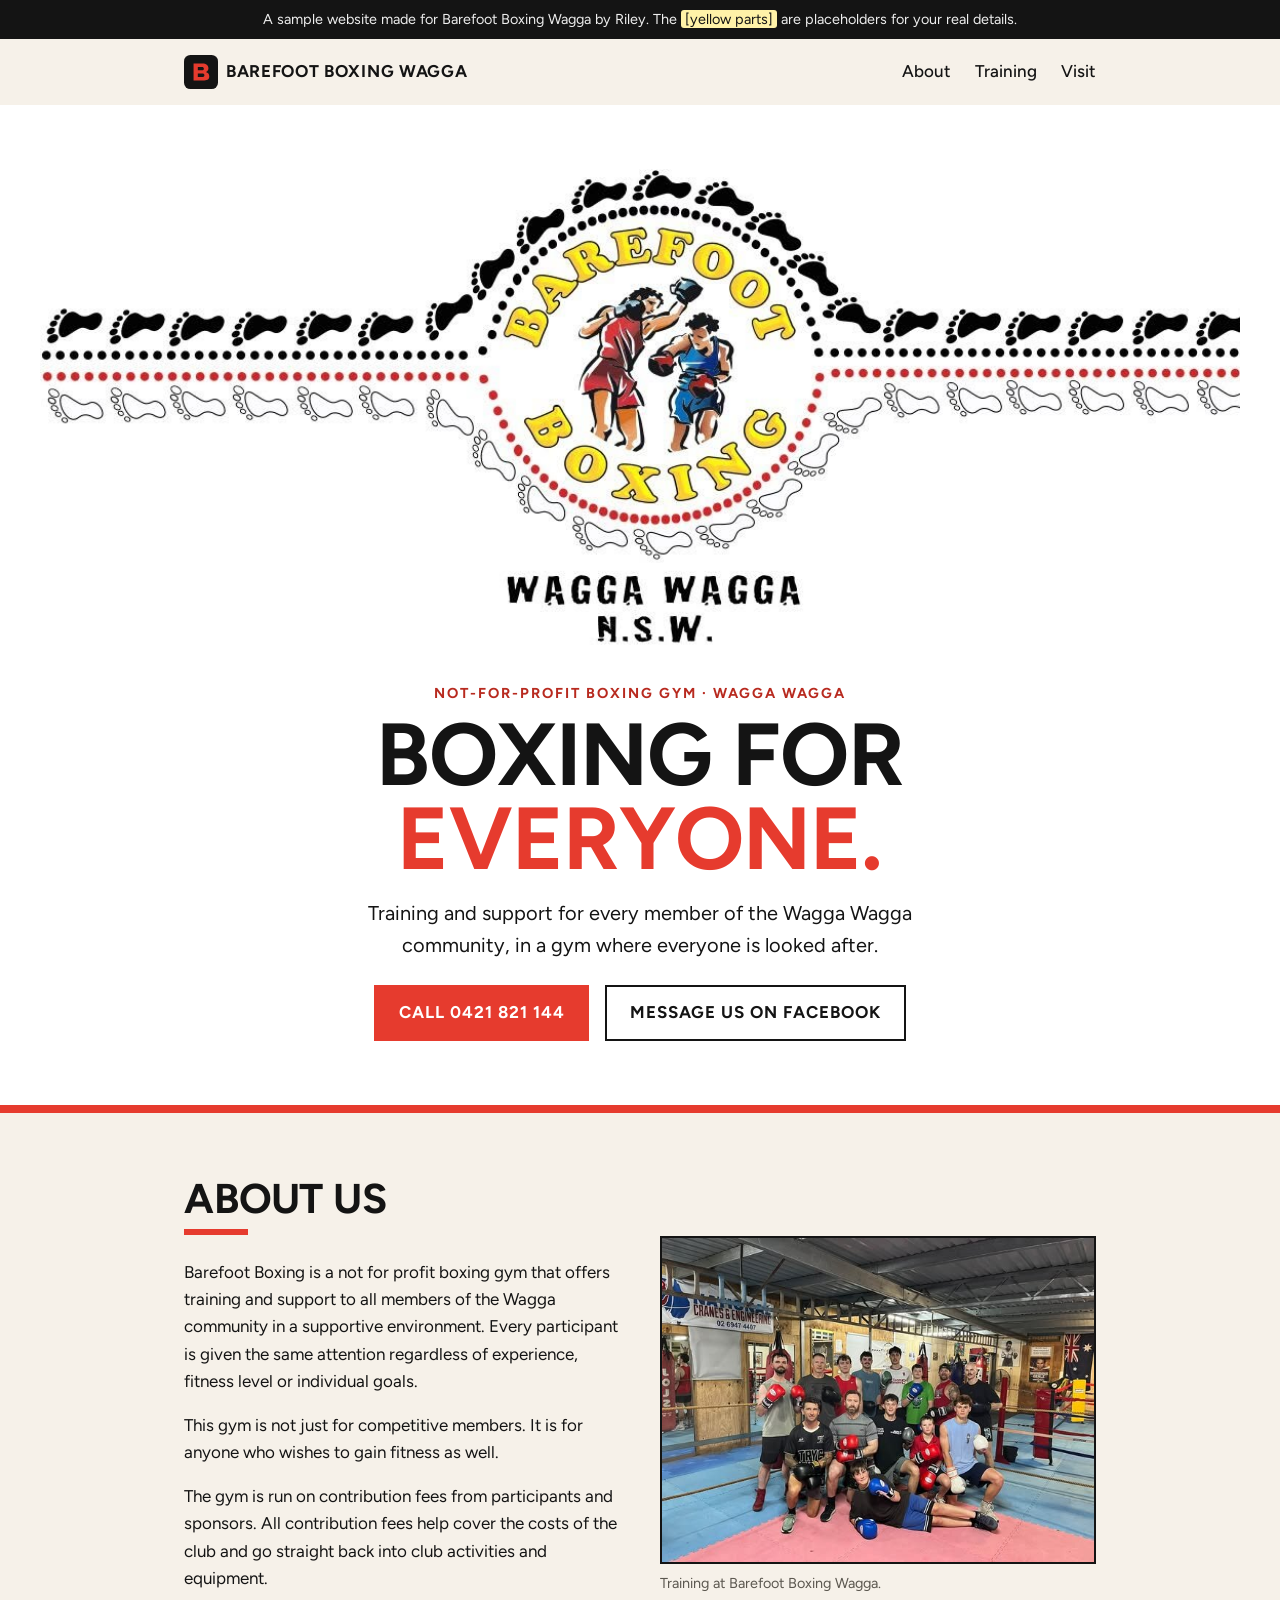
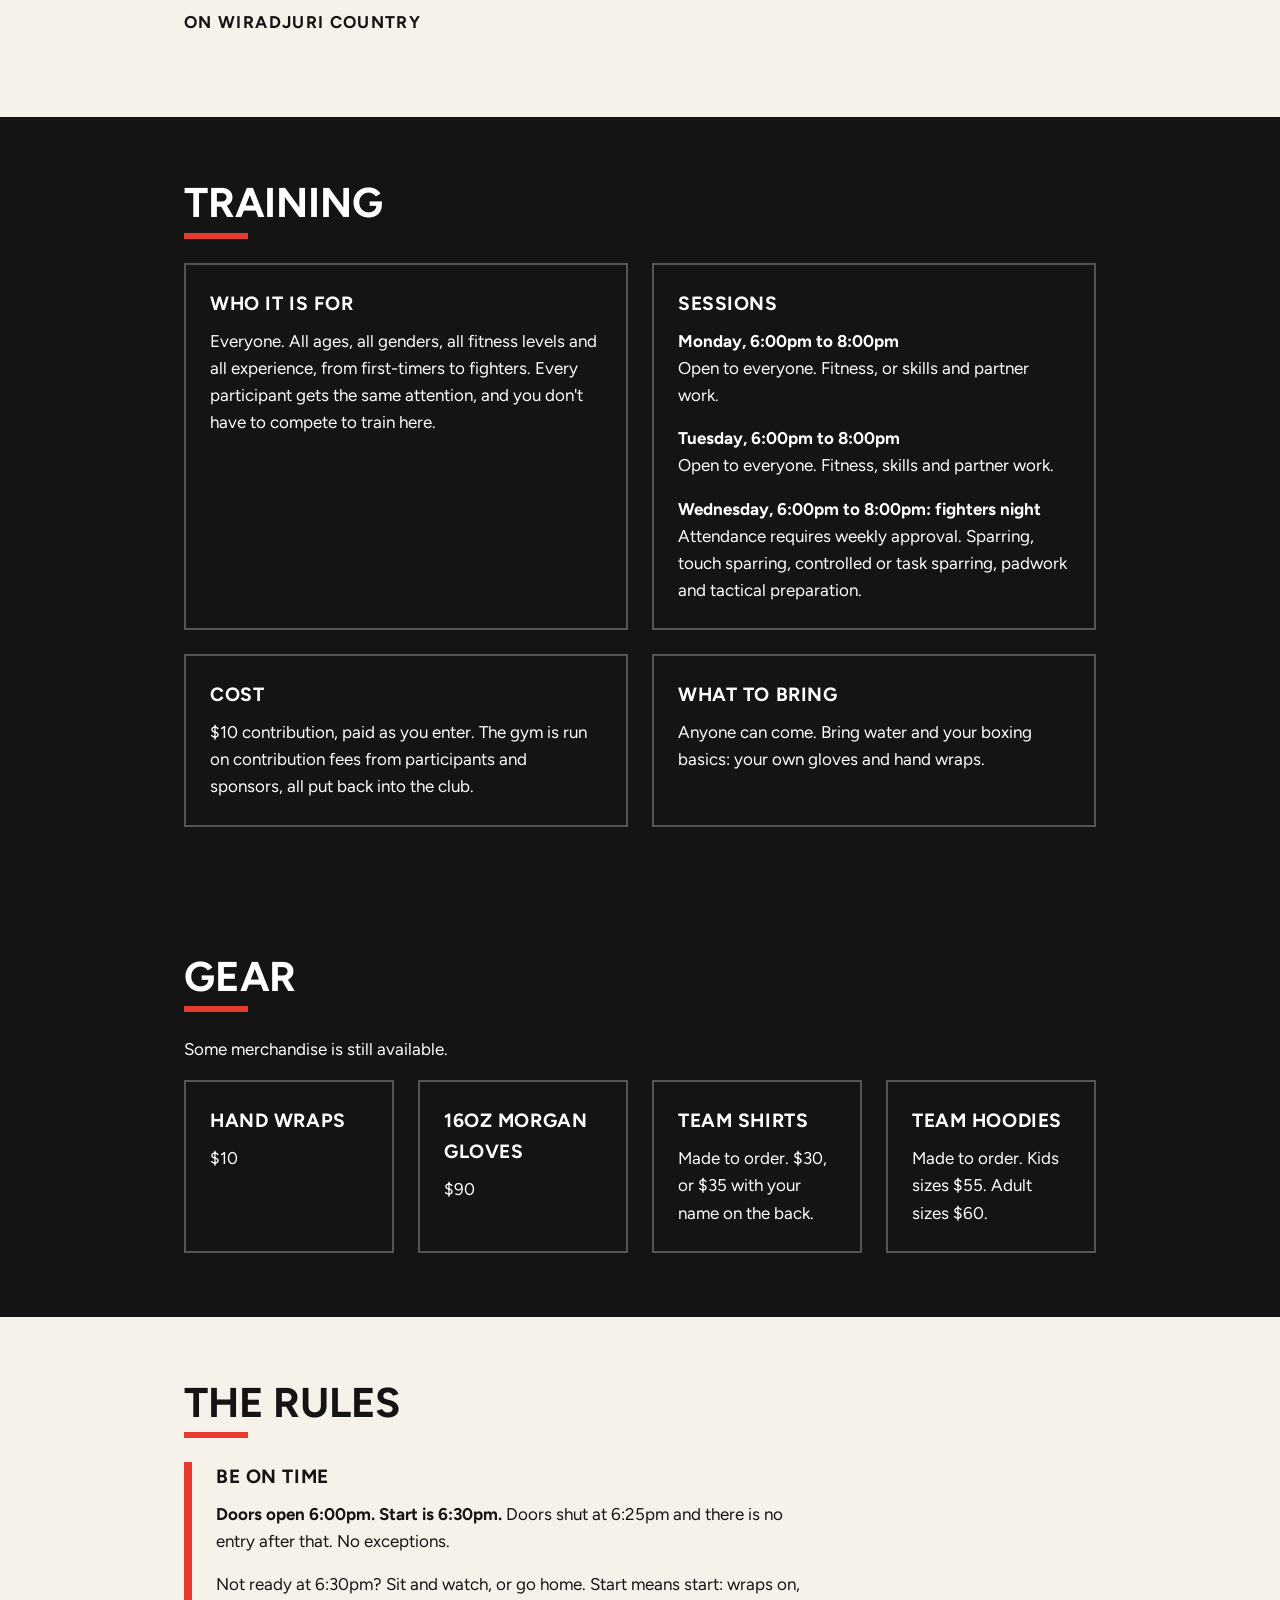
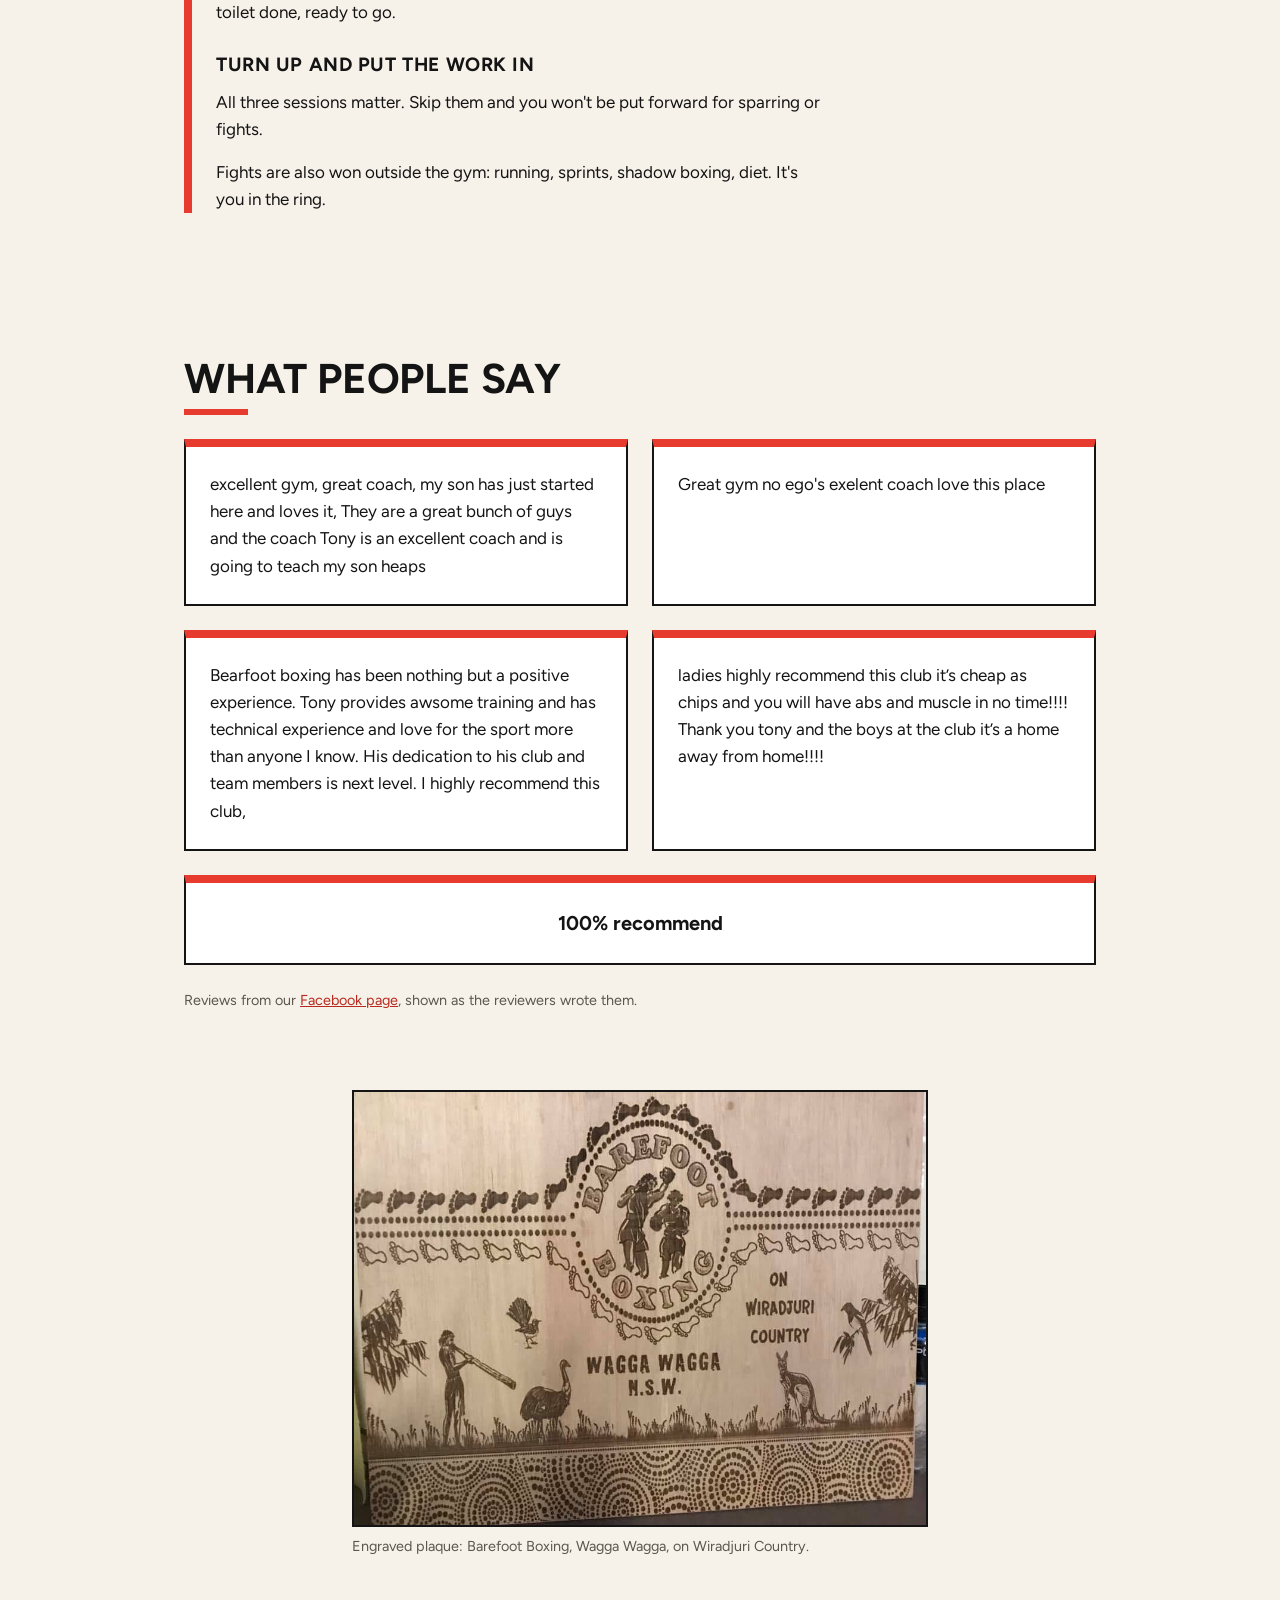
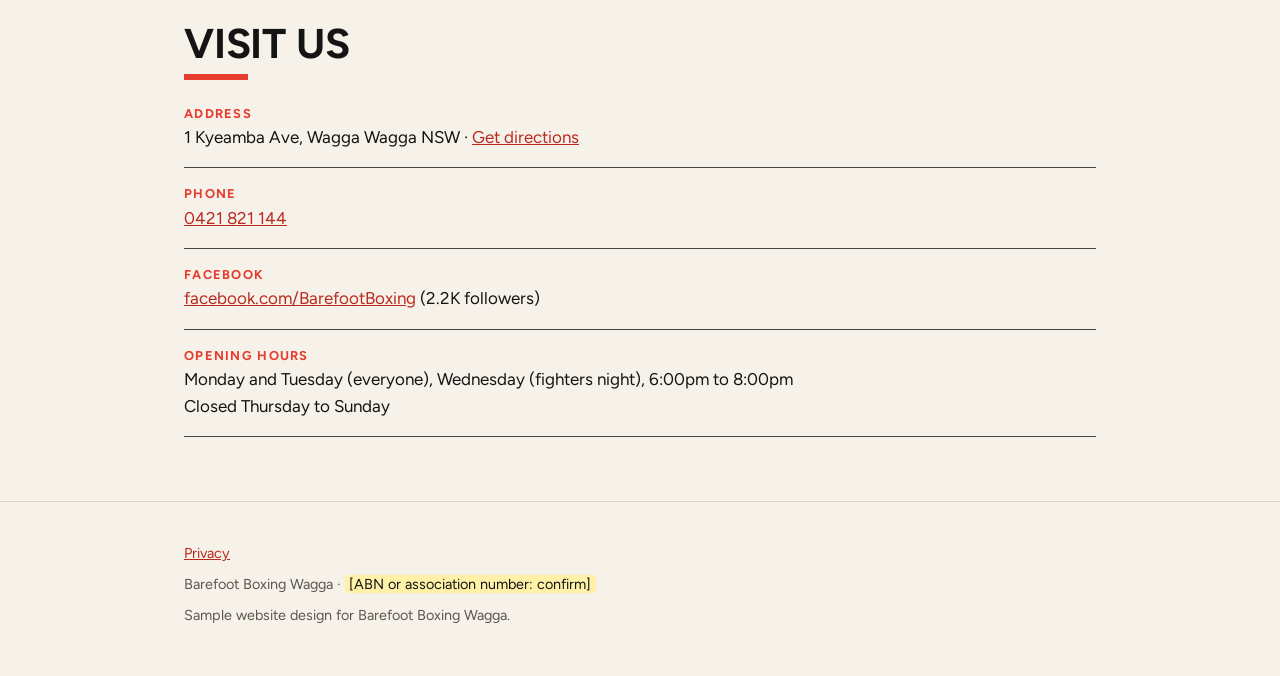
==== index.html @ 75b4d25b "Say the gym is for everyone Co-Authored-By: Claude Sonnet 5.5 <noreply@anthropic.com> Claude-Session" ====
<!doctype html>
<html lang="en-AU">
<head>
  <meta charset="utf-8">
  <meta name="viewport" content="width=device-width, initial-scale=1">
  <title>Barefoot Boxing Wagga | Not-for-profit boxing gym in Wagga Wagga</title>
  <meta name="description" content="Barefoot Boxing Wagga is a not-for-profit boxing gym at 1 Kyeamba Ave, Wagga Wagga NSW, offering training and support to everyone in the community.">
  <!-- Concept site. Remove this line when the owner approves it and it goes live. -->
  <meta name="robots" content="noindex, nofollow">
  <link rel="icon" href="favicon.svg" type="image/svg+xml">
  <link rel="preload" href="fonts/figtree-latin-700-normal.woff2" as="font" type="font/woff2" crossorigin>
  <link rel="stylesheet" href="styles.css">
  <script type="application/ld+json">
  {
    "@context": "https://schema.org",
    "@type": "SportsActivityLocation",
    "name": "Barefoot Boxing Wagga",
    "telephone": "+61421821144",
    "openingHoursSpecification": {
      "@type": "OpeningHoursSpecification",
      "dayOfWeek": ["Monday", "Tuesday", "Wednesday"],
      "opens": "18:00",
      "closes": "20:00"
    },
    "sameAs": "https://www.facebook.com/BarefootBoxing/",
    "address": {
      "@type": "PostalAddress",
      "streetAddress": "1 Kyeamba Ave",
      "addressLocality": "Wagga Wagga",
      "addressRegion": "NSW",
      "addressCountry": "AU"
    }
  }
  </script>
</head>
<body>
  <a class="skip" href="#main">Skip to content</a>

  <p class="concept">A sample website made for Barefoot Boxing Wagga by Riley. The <span class="ph">[yellow parts]</span> are placeholders for your real details.</p>

  <header class="top wrap">
    <a class="brand" href="index.html">
      <svg viewBox="0 0 32 32" aria-hidden="true" focusable="false"><rect width="32" height="32" rx="6" fill="#141414"/><path fill="#e63b2e" d="M9 24V8h8.5c3.3 0 5.5 1.7 5.5 4.4 0 1.7-.9 3-2.4 3.7 2 .6 3.2 2.1 3.2 4.1 0 3-2.4 3.8-5.9 3.8zm4-9.6h3.8c1.2 0 1.9-.6 1.9-1.5s-.7-1.5-1.9-1.5H13zm0 6.4h4.2c1.3 0 2-.6 2-1.7s-.7-1.7-2-1.7H13z"/></svg>
      <span>Barefoot Boxing Wagga</span>
    </a>
    <nav class="top-links" aria-label="Main">
      <a href="#about">About</a>
      <a href="#train">Training</a>
      <a href="#visit">Visit</a>
    </nav>
  </header>

  <main id="main">
    <div class="hero">
      <img class="banner" src="img/logo.jpg" width="1170" height="477" alt="Barefoot Boxing Wagga Wagga logo: two boxers inside a ring of footprints and dots">
      <div class="wrap hero-text">
        <p class="eyebrow">Not-for-profit boxing gym &middot; Wagga Wagga</p>
        <h1>Boxing for <span>everyone.</span></h1>
        <p class="lede">Training and support for every member of the Wagga Wagga community, in a gym where everyone is looked after.</p>
        <div class="btns">
          <a class="btn" href="tel:+61421821144">Call 0421 821 144</a>
          <a class="btn alt" href="https://www.facebook.com/BarefootBoxing/" target="_blank" rel="noopener noreferrer">Message us on Facebook</a>
        </div>
      </div>
    </div>

    <section id="about" class="about wrap">
      <div class="split">
        <div>
          <h2>About us</h2>
          <p>Barefoot Boxing is a not for profit boxing gym that offers training and support to all members of the Wagga community in a supportive environment. Every participant is given the same attention regardless of experience, fitness level or individual goals.</p>
          <p>This gym is not just for competitive members. It is for anyone who wishes to gain fitness as well.</p>
          <p>The gym is run on contribution fees from participants and sponsors. All contribution fees help cover the costs of the club and go straight back into club activities and equipment.</p>
          <p class="country">On Wiradjuri Country</p>
        </div>
        <figure class="pic"><img src="img/gym.jpg" width="590" height="443" alt="A group of about fifteen boxers of different ages in gloves, posing in the gym with the ring behind them" loading="lazy"><figcaption>Training at Barefoot Boxing Wagga.</figcaption></figure>
      </div>
    </section>

    <section id="train" class="band">
      <div class="wrap">
        <h2>Training</h2>
        <div class="grid">
          <div class="card">
            <h3>Who it is for</h3>
            <p>Everyone. All ages, all genders, all fitness levels and all experience, from first-timers to fighters. Every participant gets the same attention, and you don't have to compete to train here.</p>
          </div>
          <div class="card">
            <h3>Sessions</h3>
            <p><b>Monday, 6:00pm to 8:00pm</b><br>Open to everyone. Fitness, or skills and partner work.</p>
            <p><b>Tuesday, 6:00pm to 8:00pm</b><br>Open to everyone. Fitness, skills and partner work.</p>
            <p><b>Wednesday, 6:00pm to 8:00pm: fighters night</b><br>Attendance requires weekly approval. Sparring, touch sparring, controlled or task sparring, padwork and tactical preparation.</p>
          </div>
          <div class="card">
            <h3>Cost</h3>
            <p>$10 contribution, paid as you enter. The gym is run on contribution fees from participants and sponsors, all put back into the club.</p>
          </div>
          <div class="card">
            <h3>What to bring</h3>
            <p>Anyone can come. Bring water and your boxing basics: your own gloves and hand wraps.</p>
          </div>
        </div>
      </div>
    </section>

    <section id="merch" class="band">
      <div class="wrap">
        <h2>Gear</h2>
        <p>Some merchandise is still available.</p>
        <div class="grid">
          <div class="card"><h3>Hand wraps</h3><p>$10</p></div>
          <div class="card"><h3>16oz Morgan gloves</h3><p>$90</p></div>
          <div class="card"><h3>Team shirts</h3><p>Made to order. $30, or $35 with your name on the back.</p></div>
          <div class="card"><h3>Team hoodies</h3><p>Made to order. Kids sizes $55. Adult sizes $60.</p></div>
        </div>
      </div>
    </section>

    <section id="rules" class="wrap">
      <h2>The rules</h2>
      <div class="rules">
        <h3>Be on time</h3>
        <p><b>Doors open 6:00pm. Start is 6:30pm.</b> Doors shut at 6:25pm and there is no entry after that. No exceptions.</p>
        <p>Not ready at 6:30pm? Sit and watch, or go home. Start means start: wraps on, toilet done, ready to go.</p>
        <h3>Turn up and put the work in</h3>
        <p>All three sessions matter. Skip them and you won't be put forward for sparring or fights.</p>
        <p>Fights are also won outside the gym: running, sprints, shadow boxing, diet. It's you in the ring.</p>
      </div>
    </section>

    <section id="reviews" class="wrap">
      <h2>What people say</h2>
      <div class="quotes">
        <blockquote><p>excellent gym, great coach, my son has just started here and loves it, They are a great bunch of guys and the coach Tony is an excellent coach and is going to teach my son heaps</p></blockquote>
        <blockquote><p>Great gym no ego's exelent coach love this place</p></blockquote>
        <blockquote><p>Bearfoot boxing has been nothing but a positive experience. Tony provides awsome training and has technical experience and love for the sport more than anyone I know. His dedication to his club and team members is next level. I highly recommend this club,</p></blockquote>
        <blockquote><p>ladies highly recommend this club it&rsquo;s cheap as chips and you will have abs and muscle in no time!!!! Thank you tony and the boys at the club it&rsquo;s a home away from home!!!!</p></blockquote>
        <blockquote><p>100% recommend</p></blockquote>
      </div>
      <p class="small">Reviews from our <a href="https://www.facebook.com/BarefootBoxing/" target="_blank" rel="noopener noreferrer">Facebook page</a>, shown as the reviewers wrote them.</p>
    </section>

    <section class="wrap plaque">
      <figure class="pic"><img src="img/plaque.jpg" width="960" height="726" alt="Engraved timber plaque with the Barefoot Boxing logo, the words Wagga Wagga NSW on Wiradjuri Country, and a didgeridoo player, emu, kangaroo, fairy-wren and magpie among grass and dot patterns" loading="lazy"><figcaption>Engraved plaque: Barefoot Boxing, Wagga Wagga, on Wiradjuri Country.</figcaption></figure>
    </section>

    <section id="visit" class="wrap">
      <h2>Visit us</h2>
      <ul class="facts">
        <li><b>Address</b>1 Kyeamba Ave, Wagga Wagga NSW &middot; <a href="https://www.google.com/maps/search/?api=1&amp;query=1+Kyeamba+Ave+Wagga+Wagga+NSW" target="_blank" rel="noopener noreferrer">Get directions</a></li>
        <li><b>Phone</b><a href="tel:+61421821144">0421 821 144</a></li>
        <li><b>Facebook</b><a href="https://www.facebook.com/BarefootBoxing/" target="_blank" rel="noopener noreferrer">facebook.com/BarefootBoxing</a> (2.2K followers)</li>
        <li><b>Opening hours</b>Monday and Tuesday (everyone), Wednesday (fighters night), 6:00pm to 8:00pm<br>Closed Thursday to Sunday</li>
      </ul>
    </section>
  </main>

  <footer>
    <div class="wrap">
      <p><a href="privacy.html">Privacy</a></p>
      <p>Barefoot Boxing Wagga &middot; <span class="ph">[ABN or association number: confirm]</span></p>
      <p>Sample website design for Barefoot Boxing Wagga.</p>
    </div>
  </footer>
</body>
</html>
---- styles.css ----
@font-face{font-family:Figtree;font-weight:400;font-display:swap;src:url(fonts/figtree-latin-400-normal.woff2) format("woff2")}
@font-face{font-family:Figtree;font-weight:500;font-display:swap;src:url(fonts/figtree-latin-500-normal.woff2) format("woff2")}
@font-face{font-family:Figtree;font-weight:700;font-display:swap;src:url(fonts/figtree-latin-700-normal.woff2) format("woff2")}

:root{
  --ink:#141414;--paper:#f6f1e9;--card:#fff;--red:#e63b2e;--red-dark:#b82a1f;--gold:#ffd21f;--line:#d9d2c5;--muted:#5b574f;--ph:#fff2a8;
  --s1:.5rem;--s2:1rem;--s3:1.5rem;--s4:2.5rem;--s5:4rem;--s6:6rem;
}
*{box-sizing:border-box}
html{scroll-behavior:smooth}
body{margin:0;background:var(--paper);color:var(--ink);font:400 1.0625rem/1.6 Figtree,system-ui,sans-serif}
.wrap{max-width:60rem;margin:0 auto;padding-left:var(--s3);padding-right:var(--s3)}
a{color:var(--red-dark)}
a:focus-visible{outline:3px solid var(--ink);outline-offset:3px}
.skip{position:absolute;left:-999px;background:var(--ink);color:#fff;padding:var(--s1) var(--s2)}
.skip:focus{left:var(--s2);top:var(--s2);z-index:10}
.concept{margin:0;padding:var(--s1) var(--s3);background:var(--ink);color:#eee;font-size:.9rem;text-align:center}
.ph{background:var(--ph);color:var(--ink);padding:0 .3em;border-radius:3px}

.top{display:flex;flex-wrap:wrap;gap:var(--s2);align-items:center;justify-content:space-between;padding-top:var(--s2);padding-bottom:var(--s2)}
.brand{display:flex;align-items:center;gap:var(--s1);color:var(--ink);text-decoration:none;font-weight:700;text-transform:uppercase;letter-spacing:.04em}
.brand svg{width:34px;height:34px}
.top-links{display:flex;gap:var(--s3)}
.top-links a{color:var(--ink);text-decoration:none;font-weight:500}
.top-links a:hover{text-decoration:underline;text-decoration-color:var(--red);text-decoration-thickness:3px;text-underline-offset:6px}

.hero{background:var(--ink);color:#fff;padding:var(--s5) 0;border-bottom:8px solid var(--red)}
.eyebrow{margin:0 0 var(--s1);color:var(--red);font-weight:700;text-transform:uppercase;letter-spacing:.14em;font-size:.9rem}
h1{margin:0 0 var(--s2);font-size:clamp(2.6rem,9vw,5.5rem);line-height:.95;font-weight:700;text-transform:uppercase;letter-spacing:-.01em}
h1 span{color:var(--red)}
.lede{max-width:34rem;font-size:1.25rem;margin:0 0 var(--s3);color:#e8e4dc}
.btns{display:flex;flex-wrap:wrap;gap:var(--s2)}
.btn{display:inline-block;padding:.8rem 1.4rem;background:var(--red);color:#fff;font-weight:700;text-decoration:none;text-transform:uppercase;letter-spacing:.06em;border:2px solid var(--red)}
.btn:hover{background:var(--red-dark);border-color:var(--red-dark)}
.btn.alt{background:transparent;border-color:#fff}
.btn.alt:hover{background:#fff;color:var(--ink)}
.btn:focus-visible{outline:3px solid #fff;outline-offset:3px}

section{padding:var(--s5) 0}
h2{margin:0 0 var(--s3);font-size:clamp(1.8rem,5vw,2.6rem);line-height:1.05;text-transform:uppercase;letter-spacing:-.005em}
h2::after{content:"";display:block;width:4rem;height:6px;background:var(--red);margin-top:var(--s1)}
h3{margin:0 0 var(--s1);font-size:1.2rem;text-transform:uppercase;letter-spacing:.03em}
.grid{display:grid;gap:var(--s3);grid-template-columns:repeat(auto-fit,minmax(15rem,1fr))}
.card{background:var(--card);border:2px solid var(--ink);padding:var(--s3)}
.card p{margin:0}
.band{background:var(--ink);color:#fff}
.band a{color:#ffb4ad}
.band .card{background:transparent;border-color:#555}
.band .ph{color:var(--ink)}
.about p{max-width:40rem}
.facts{list-style:none;margin:0;padding:0;display:grid;gap:var(--s2)}
.facts li{padding-bottom:var(--s2);border-bottom:1px solid #444}
.facts b{display:block;text-transform:uppercase;letter-spacing:.1em;font-size:.8rem;color:var(--red)}
.small{font-size:.9rem;color:var(--muted)}
.band .small{color:#bbb}

footer{padding:var(--s4) 0;border-top:1px solid var(--line);font-size:.9rem;color:var(--muted)}
footer p{margin:0 0 var(--s1)}
.prose{max-width:42rem;padding:var(--s4) var(--s3)}
.prose h1{font-size:2.4rem;color:var(--ink)}
.prose h2{font-size:1.4rem;margin-top:var(--s4)}
.prose h2::after{display:none}
@media (prefers-reduced-motion:reduce){html{scroll-behavior:auto}}

.logo-panel{background:#fff;border:2px solid var(--ink);padding:var(--s2);margin:0}
.logo-panel img{display:block;width:100%;height:auto}
.hero-grid{display:grid;gap:var(--s4);align-items:center;grid-template-columns:repeat(auto-fit,minmax(18rem,1fr))}
h1 span{color:var(--gold)}
.eyebrow{color:var(--gold)}
.pic{margin:0}
.pic img{display:block;width:100%;height:auto;border:2px solid var(--ink)}
.pic figcaption{margin-top:var(--s1);font-size:.9rem;color:var(--muted)}
.split{display:grid;gap:var(--s4);align-items:center;grid-template-columns:repeat(auto-fit,minmax(18rem,1fr))}
.country{margin-top:var(--s2);font-weight:700;text-transform:uppercase;letter-spacing:.08em}
.brand img{height:34px;width:auto}
.plaque{padding-bottom:0}
.plaque .pic{max-width:36rem;margin:0 auto}
.about{padding-bottom:var(--s5)}

/* Hero: white banner built around the logo */
.hero{background:#fff;color:var(--ink)}
.hero .banner{display:block;width:100%;max-width:75rem;height:auto;margin:0 auto}
.hero-text{padding-top:var(--s3);padding-bottom:0;text-align:center}
.hero .eyebrow{color:var(--red-dark)}
.hero h1 span{color:var(--red)}
.hero .lede{color:var(--ink);margin-left:auto;margin-right:auto}
.hero .btns{justify-content:center}
.hero .btn.alt{color:var(--ink);border-color:var(--ink)}
.hero .btn.alt:hover{background:var(--ink);color:#fff}
.hero .btn:focus-visible{outline-color:var(--ink)}
.hero{padding-bottom:var(--s5)}
.card p+p{margin-top:var(--s2)}
.rules{max-width:40rem;border-left:8px solid var(--red);padding-left:var(--s3)}
.rules p{margin:0 0 var(--s2)}
.rules h3{margin-top:var(--s3)}
.rules h3:first-child{margin-top:0}

@media (min-width:48rem){
  #train .grid{grid-template-columns:repeat(2,1fr)}
  #merch .grid{grid-template-columns:repeat(4,1fr)}
}
.plaque{padding-top:0}

.quotes{display:grid;gap:var(--s3);grid-template-columns:repeat(auto-fit,minmax(16rem,1fr));margin-bottom:var(--s3)}
blockquote{margin:0;background:var(--card);border:2px solid var(--ink);border-top:8px solid var(--red);padding:var(--s3)}
blockquote p{margin:0}
@media (min-width:48rem){.quotes{grid-template-columns:repeat(2,1fr)}}
@media (min-width:48rem){.quotes blockquote:last-child:nth-child(odd){grid-column:1/-1;text-align:center;font-weight:700;font-size:1.25rem}}
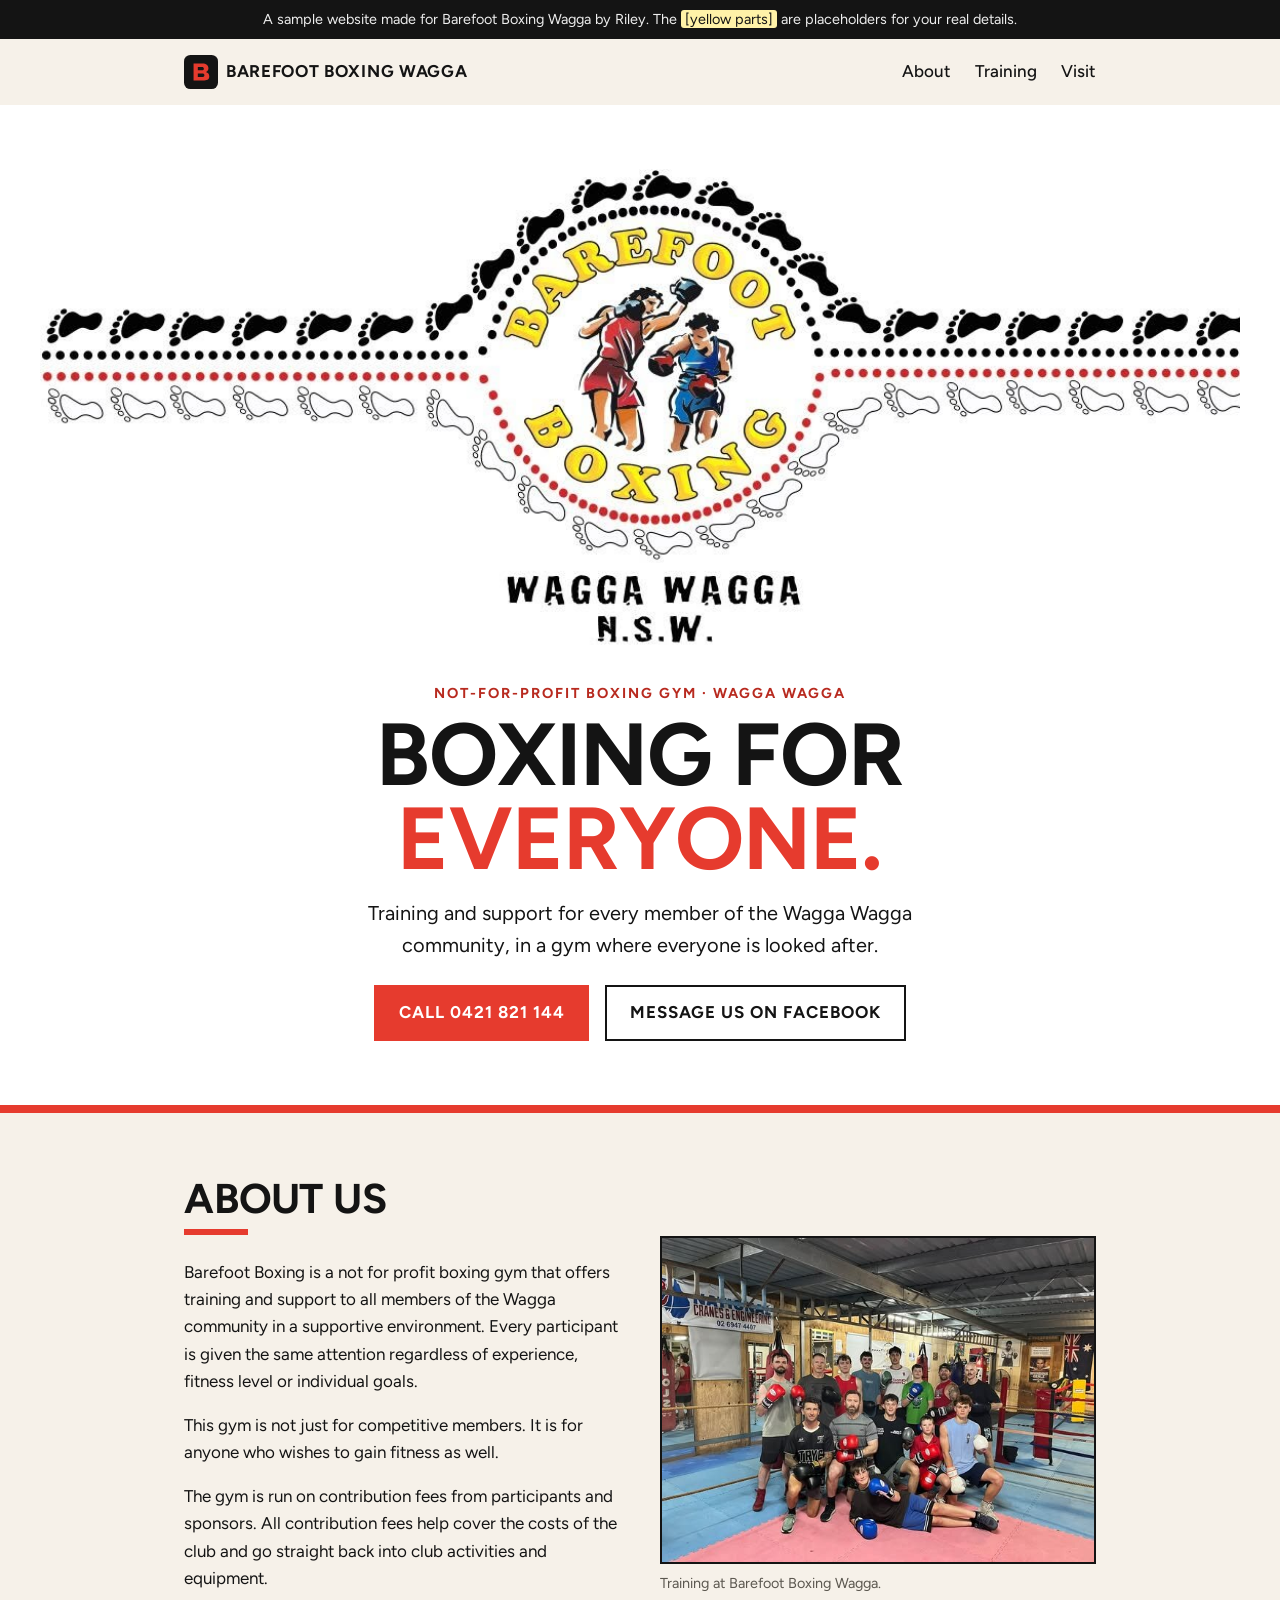
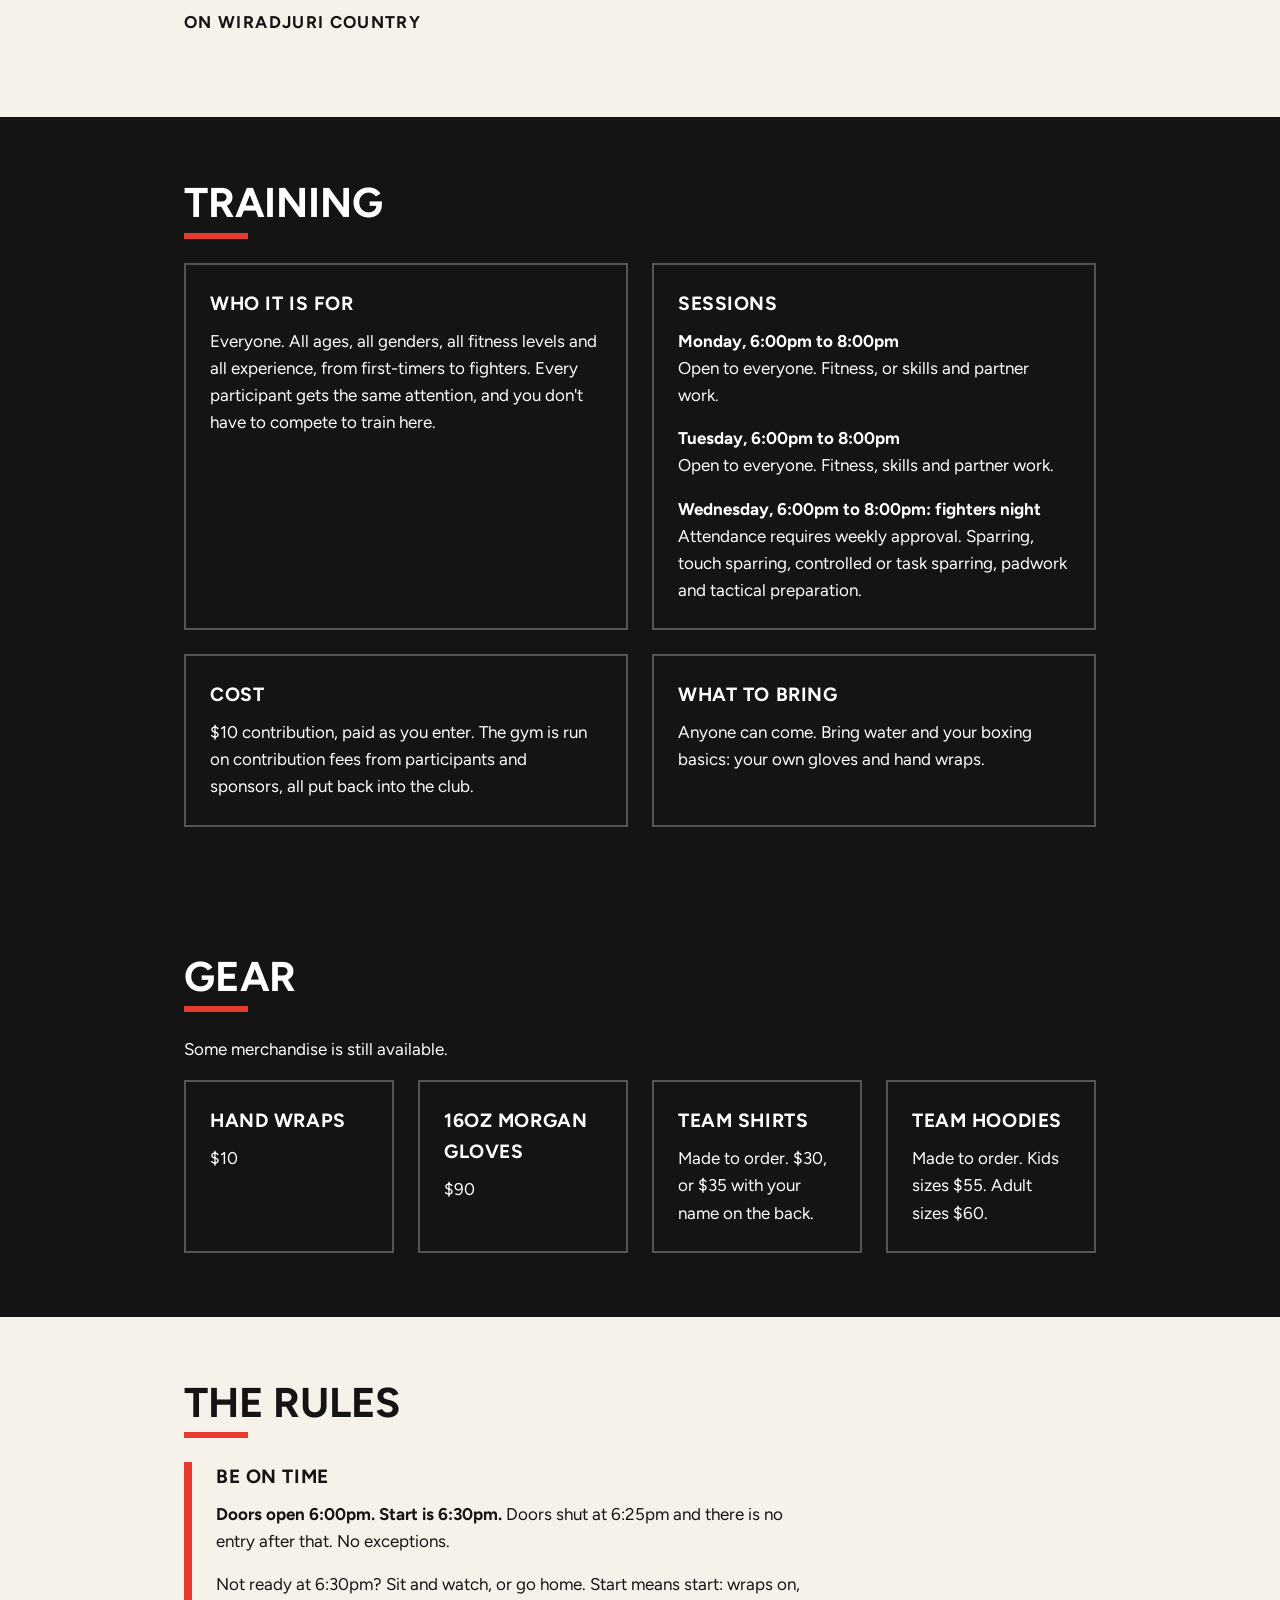
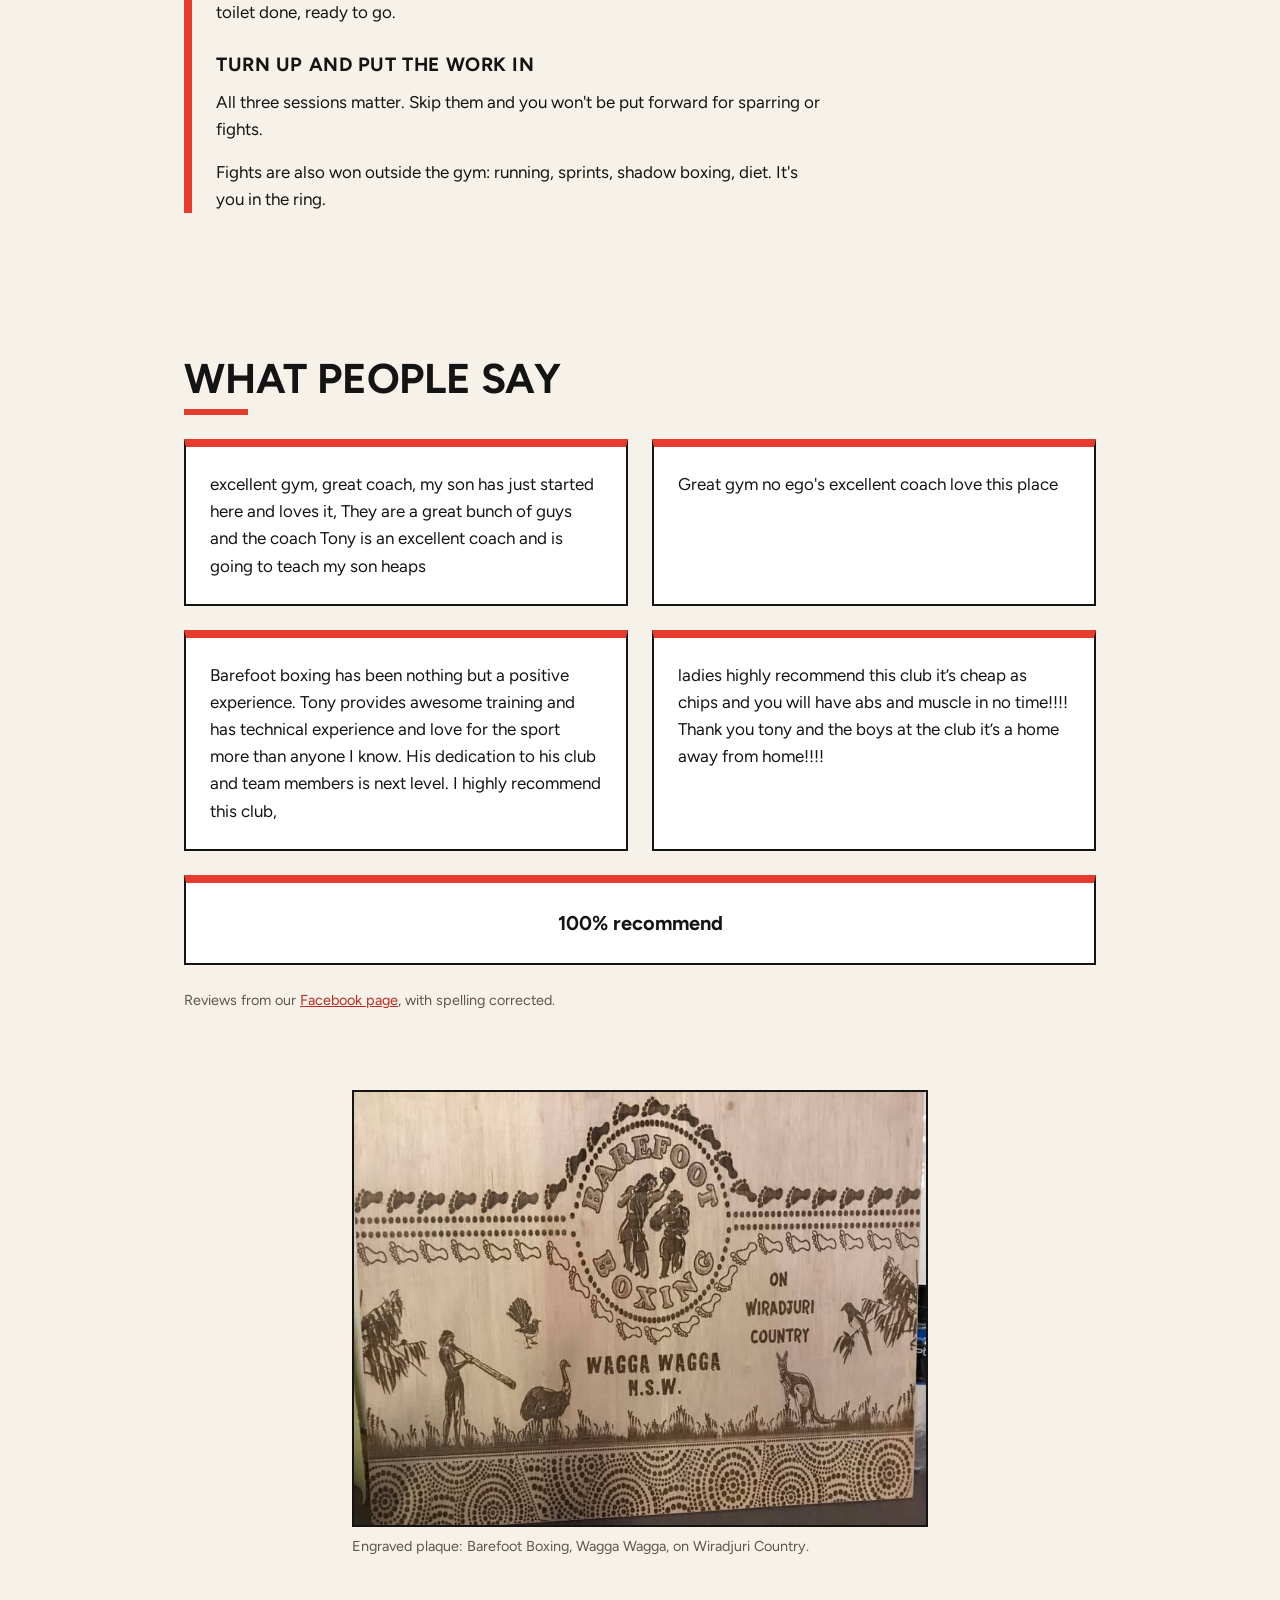
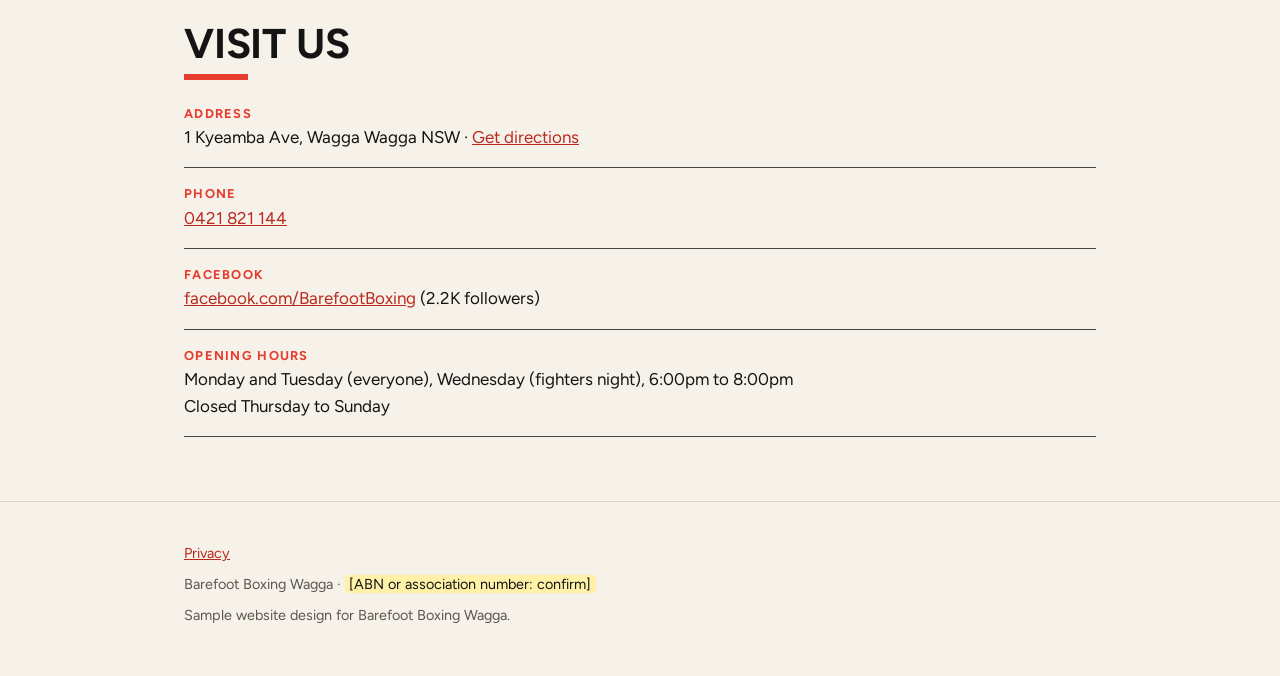
==== commit cac1da86: "Correct spelling in the reviews and say so Co-Authored-By: Claude Sonnet 5.5 <noreply@anthropic.com>" ====
--- a/index.html
+++ b/index.html
@@ -132,12 +132,12 @@
       <h2>What people say</h2>
       <div class="quotes">
         <blockquote><p>excellent gym, great coach, my son has just started here and loves it, They are a great bunch of guys and the coach Tony is an excellent coach and is going to teach my son heaps</p></blockquote>
-        <blockquote><p>Great gym no ego's exelent coach love this place</p></blockquote>
-        <blockquote><p>Bearfoot boxing has been nothing but a positive experience. Tony provides awsome training and has technical experience and love for the sport more than anyone I know. His dedication to his club and team members is next level. I highly recommend this club,</p></blockquote>
+        <blockquote><p>Great gym no ego's excellent coach love this place</p></blockquote>
+        <blockquote><p>Barefoot boxing has been nothing but a positive experience. Tony provides awesome training and has technical experience and love for the sport more than anyone I know. His dedication to his club and team members is next level. I highly recommend this club,</p></blockquote>
         <blockquote><p>ladies highly recommend this club it&rsquo;s cheap as chips and you will have abs and muscle in no time!!!! Thank you tony and the boys at the club it&rsquo;s a home away from home!!!!</p></blockquote>
         <blockquote><p>100% recommend</p></blockquote>
       </div>
-      <p class="small">Reviews from our <a href="https://www.facebook.com/BarefootBoxing/" target="_blank" rel="noopener noreferrer">Facebook page</a>, shown as the reviewers wrote them.</p>
+      <p class="small">Reviews from our <a href="https://www.facebook.com/BarefootBoxing/" target="_blank" rel="noopener noreferrer">Facebook page</a>, with spelling corrected.</p>
     </section>
 
     <section class="wrap plaque">
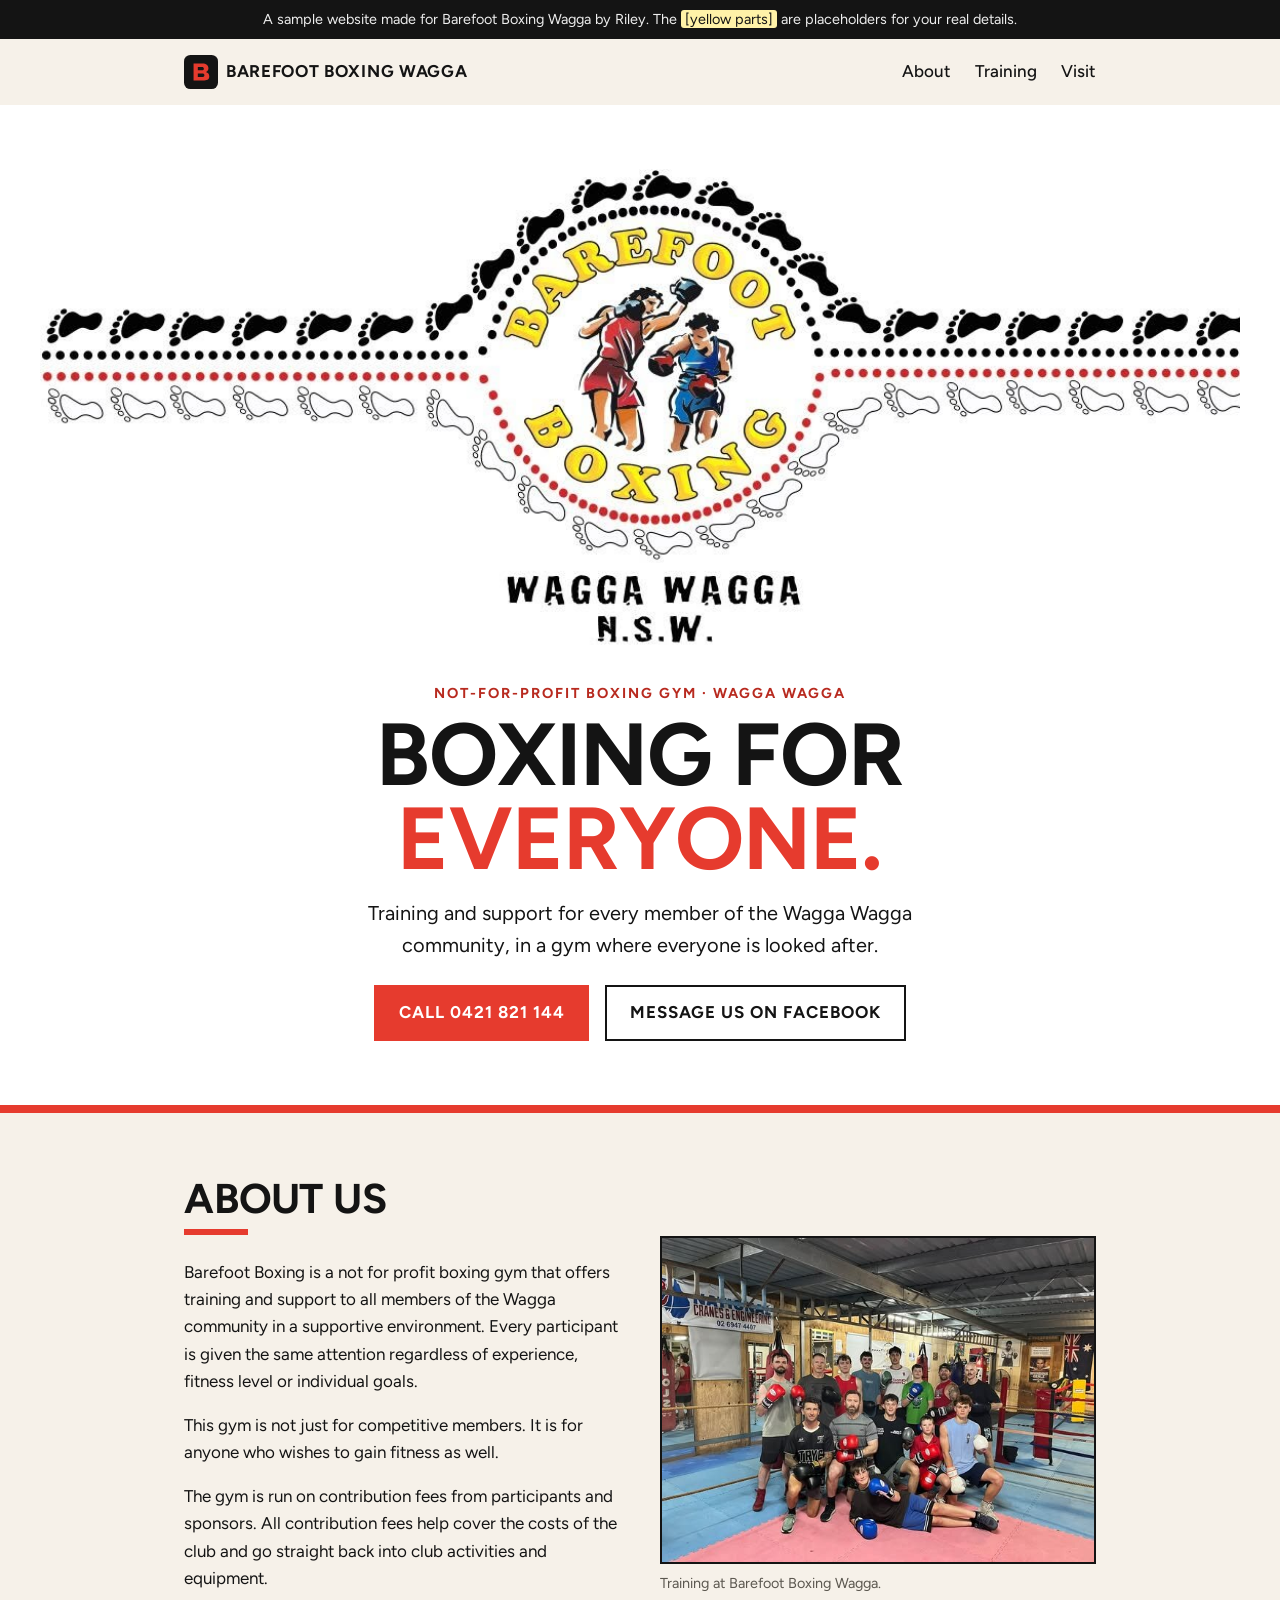
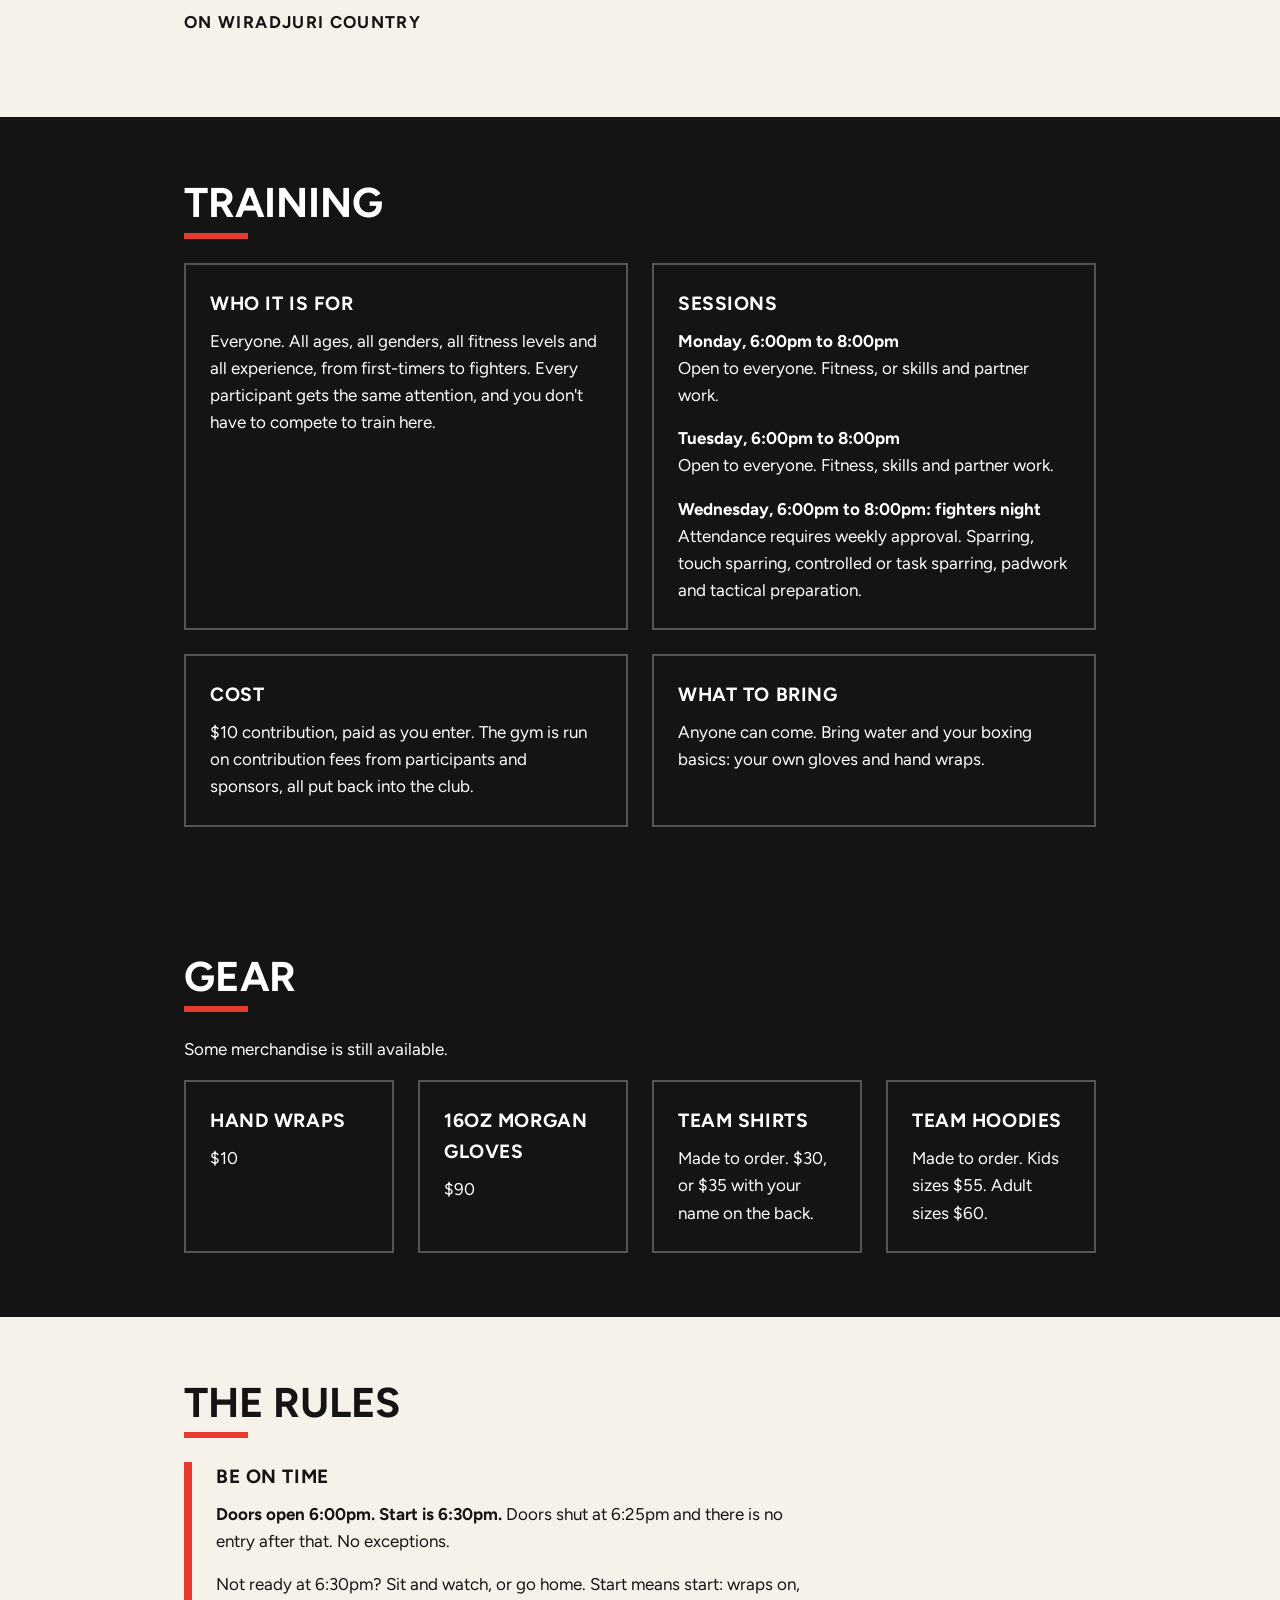
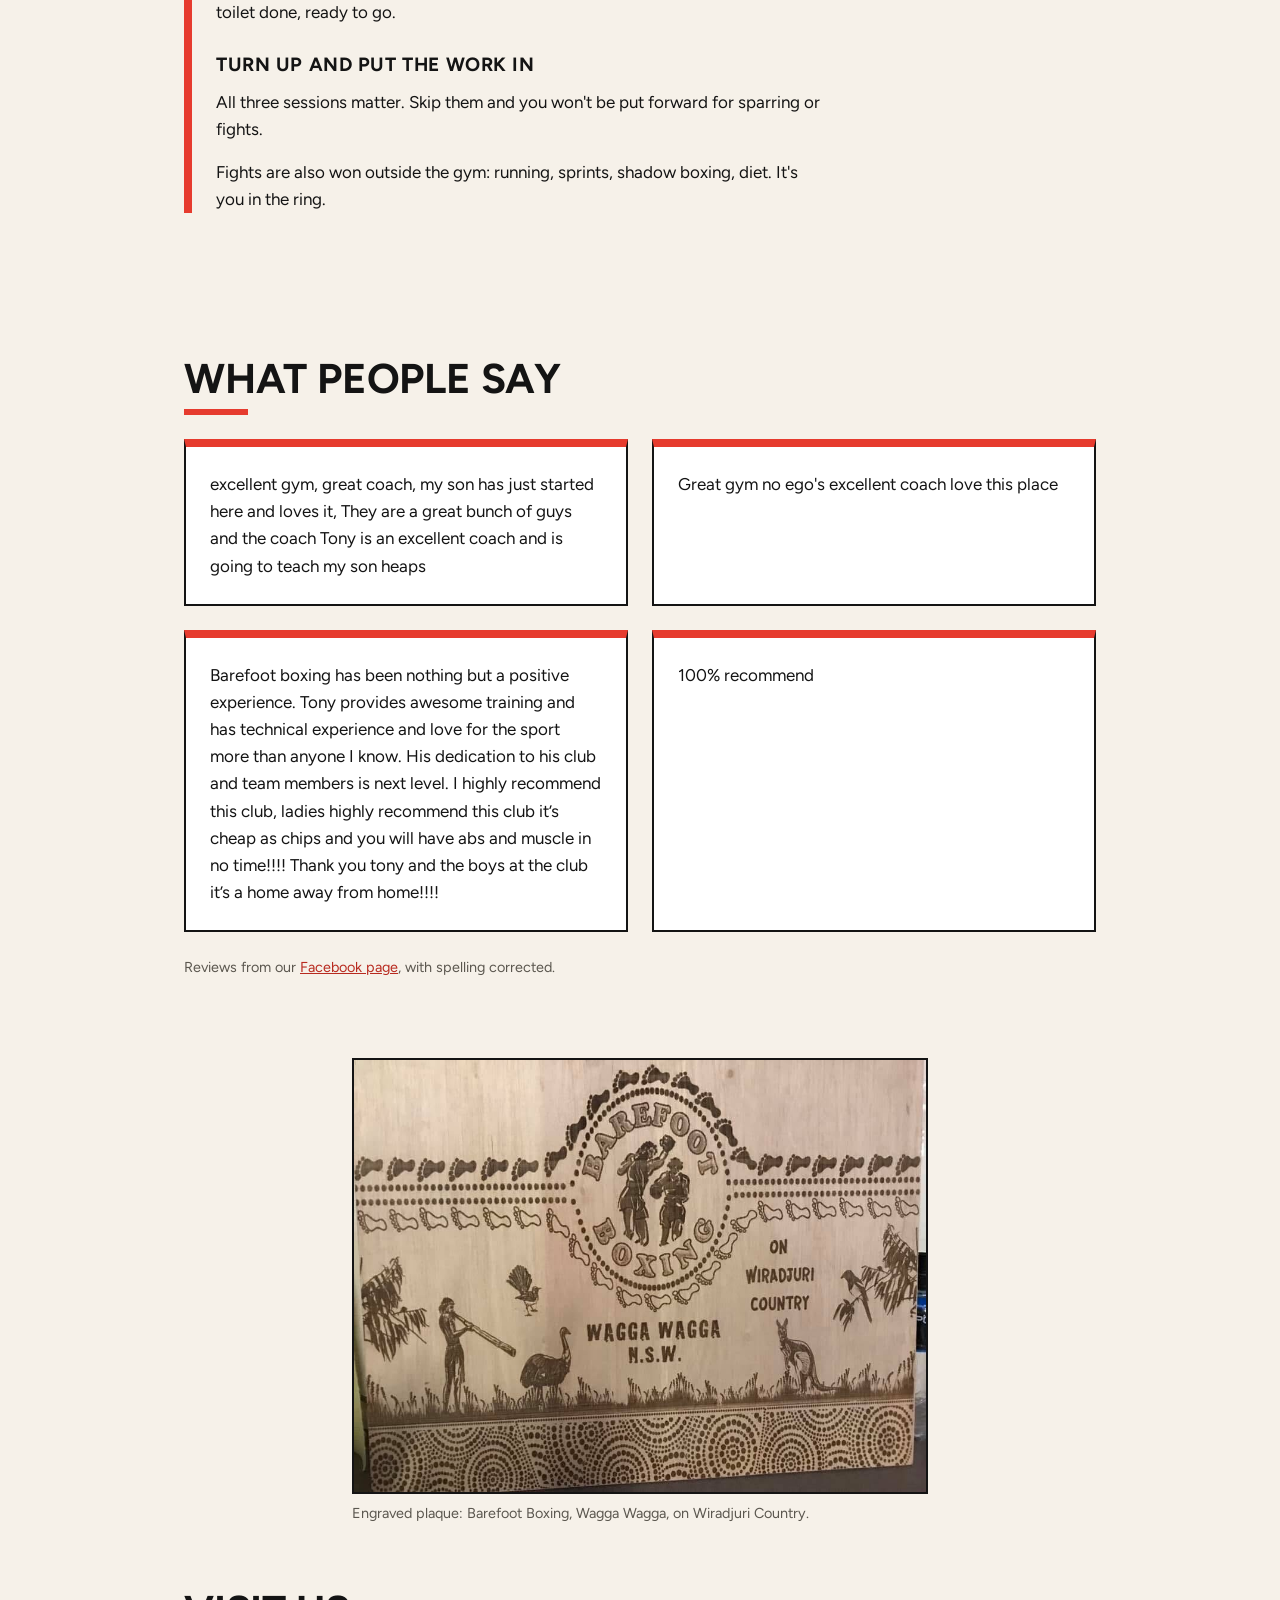
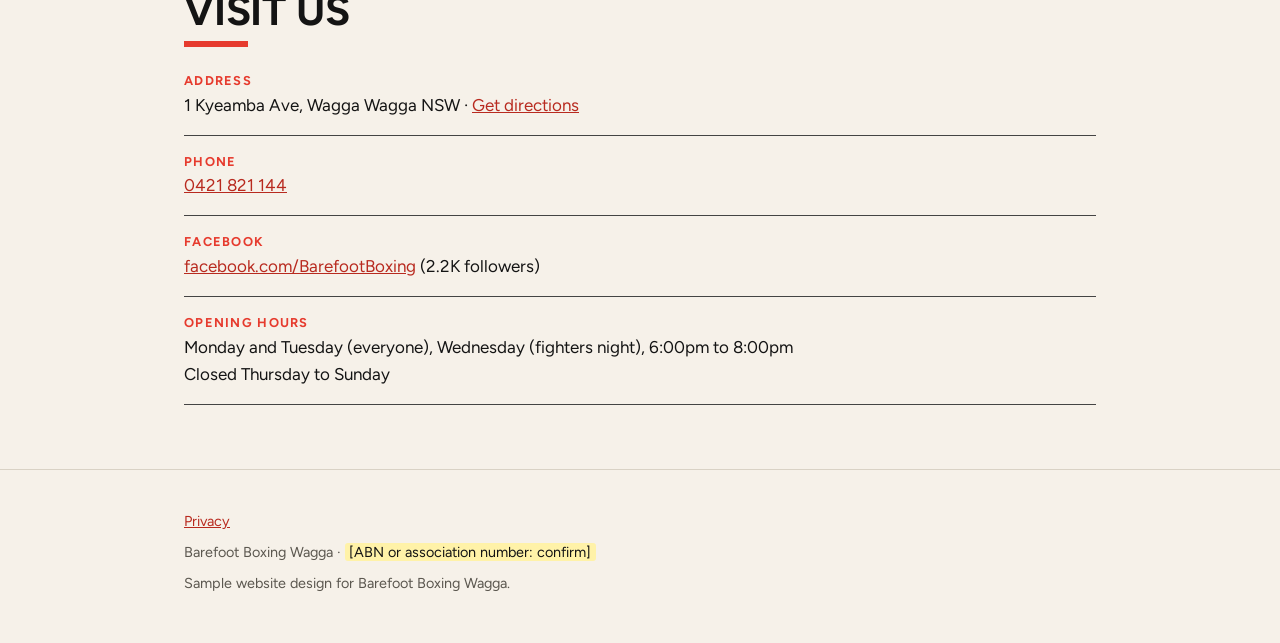
==== commit b211fc43: "Join the third and fourth reviews into one Co-Authored-By: Claude Sonnet 5.5 <noreply@anthropic.com>" ====
--- a/index.html
+++ b/index.html
@@ -133,8 +133,7 @@
       <div class="quotes">
         <blockquote><p>excellent gym, great coach, my son has just started here and loves it, They are a great bunch of guys and the coach Tony is an excellent coach and is going to teach my son heaps</p></blockquote>
         <blockquote><p>Great gym no ego's excellent coach love this place</p></blockquote>
-        <blockquote><p>Barefoot boxing has been nothing but a positive experience. Tony provides awesome training and has technical experience and love for the sport more than anyone I know. His dedication to his club and team members is next level. I highly recommend this club,</p></blockquote>
-        <blockquote><p>ladies highly recommend this club it&rsquo;s cheap as chips and you will have abs and muscle in no time!!!! Thank you tony and the boys at the club it&rsquo;s a home away from home!!!!</p></blockquote>
+        <blockquote><p>Barefoot boxing has been nothing but a positive experience. Tony provides awesome training and has technical experience and love for the sport more than anyone I know. His dedication to his club and team members is next level. I highly recommend this club, ladies highly recommend this club it&rsquo;s cheap as chips and you will have abs and muscle in no time!!!! Thank you tony and the boys at the club it&rsquo;s a home away from home!!!!</p></blockquote>
         <blockquote><p>100% recommend</p></blockquote>
       </div>
       <p class="small">Reviews from our <a href="https://www.facebook.com/BarefootBoxing/" target="_blank" rel="noopener noreferrer">Facebook page</a>, with spelling corrected.</p>
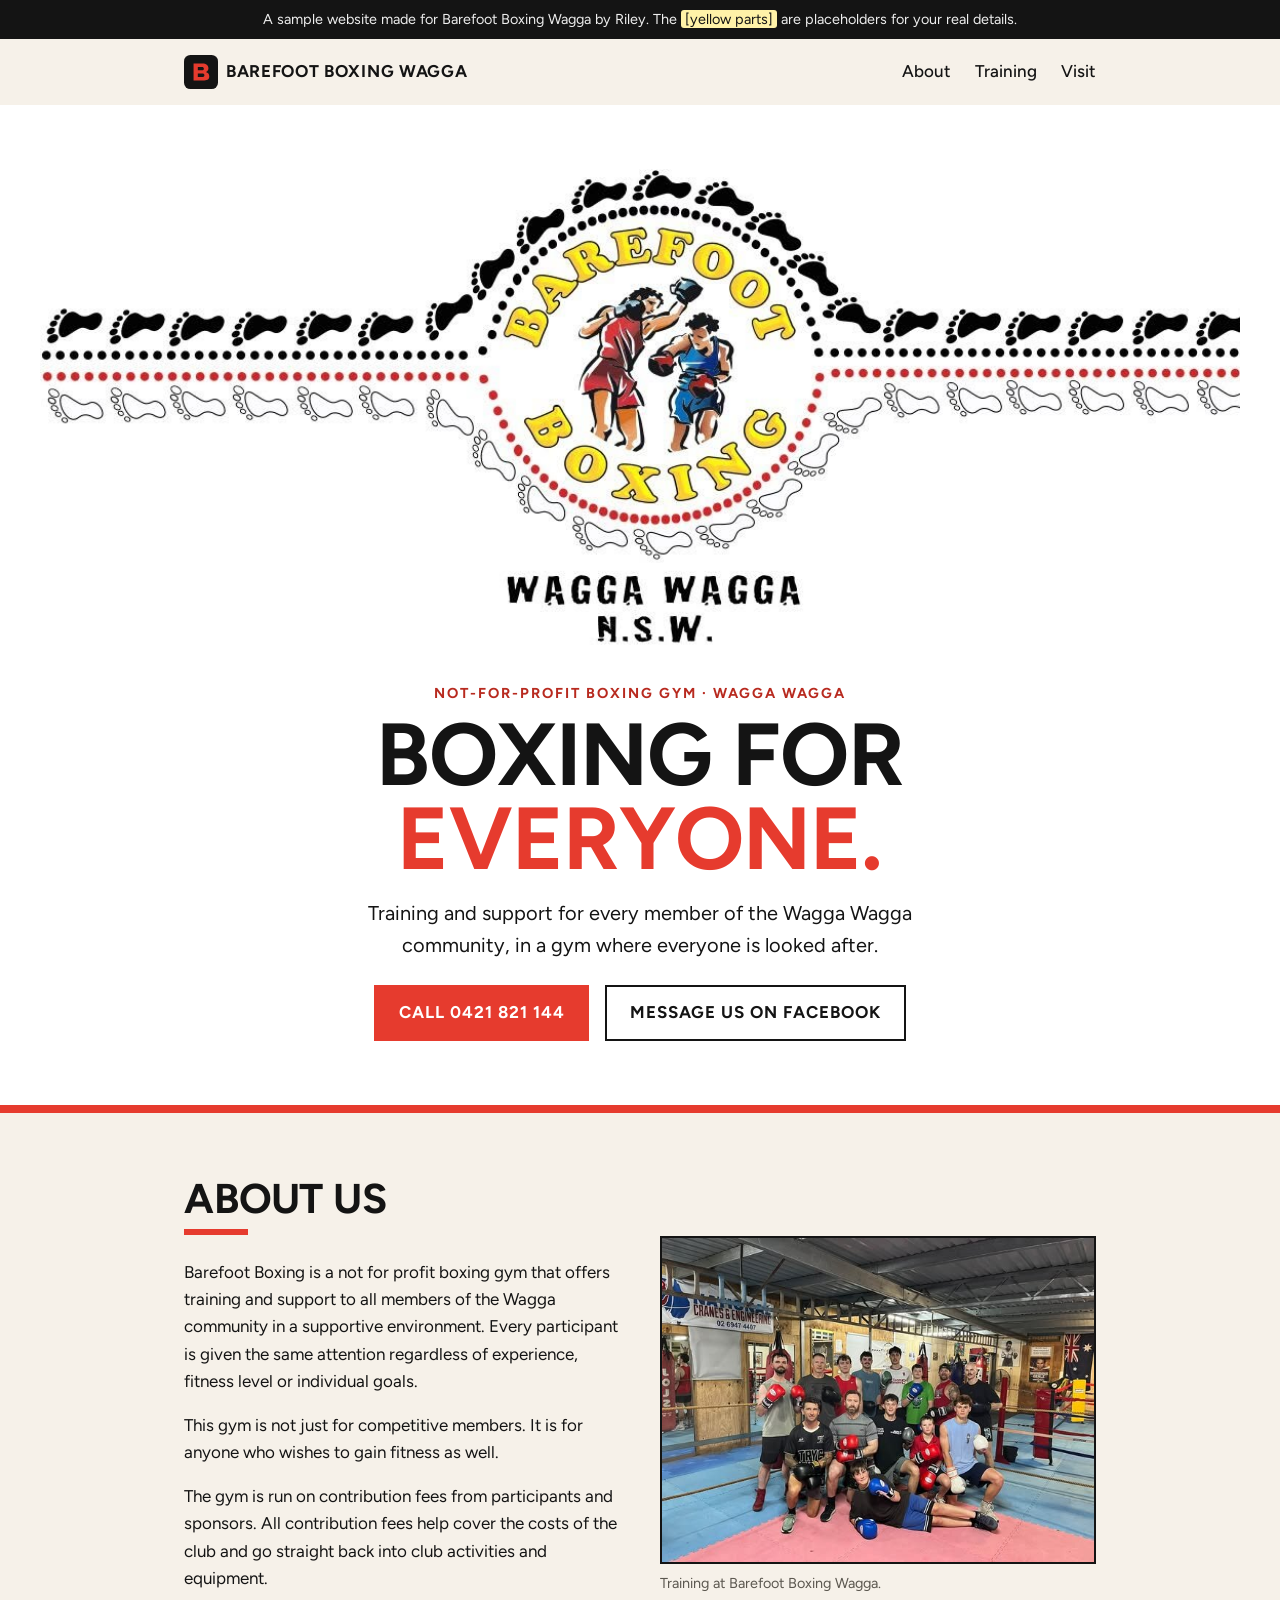
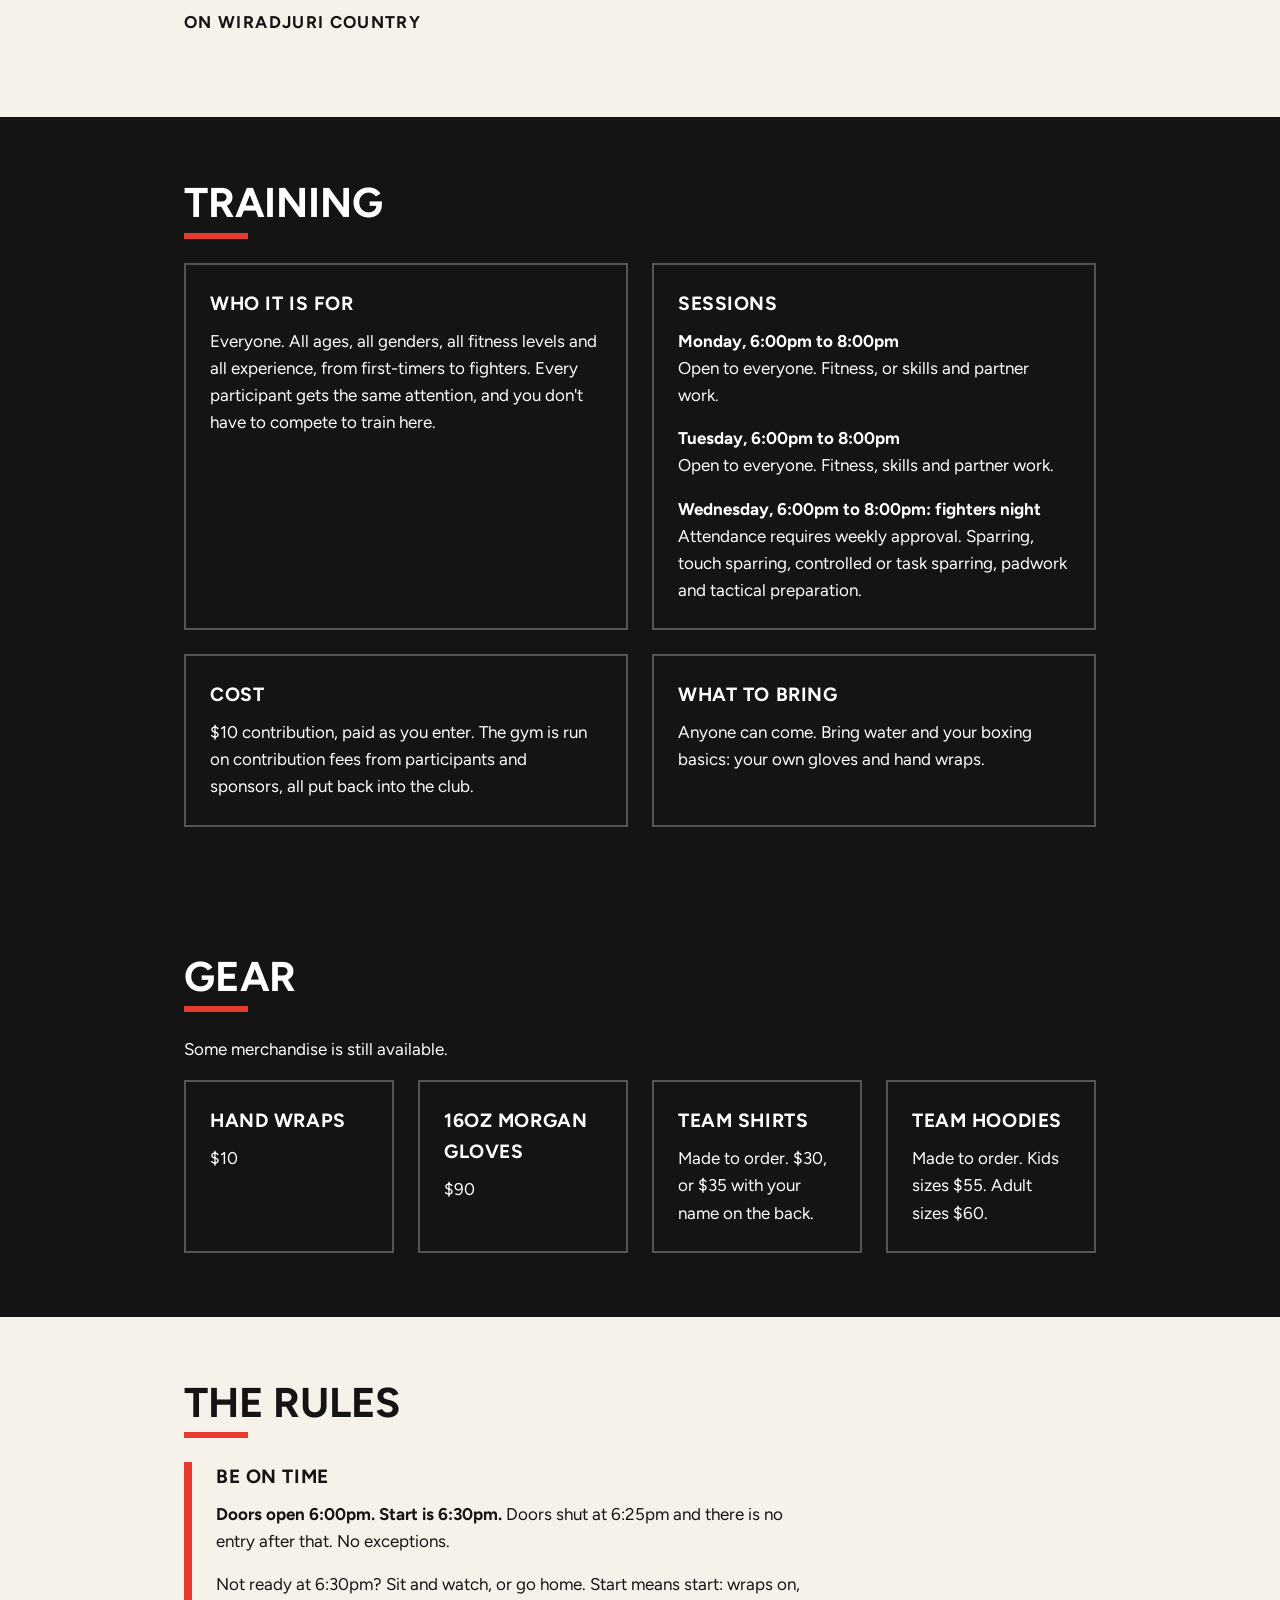
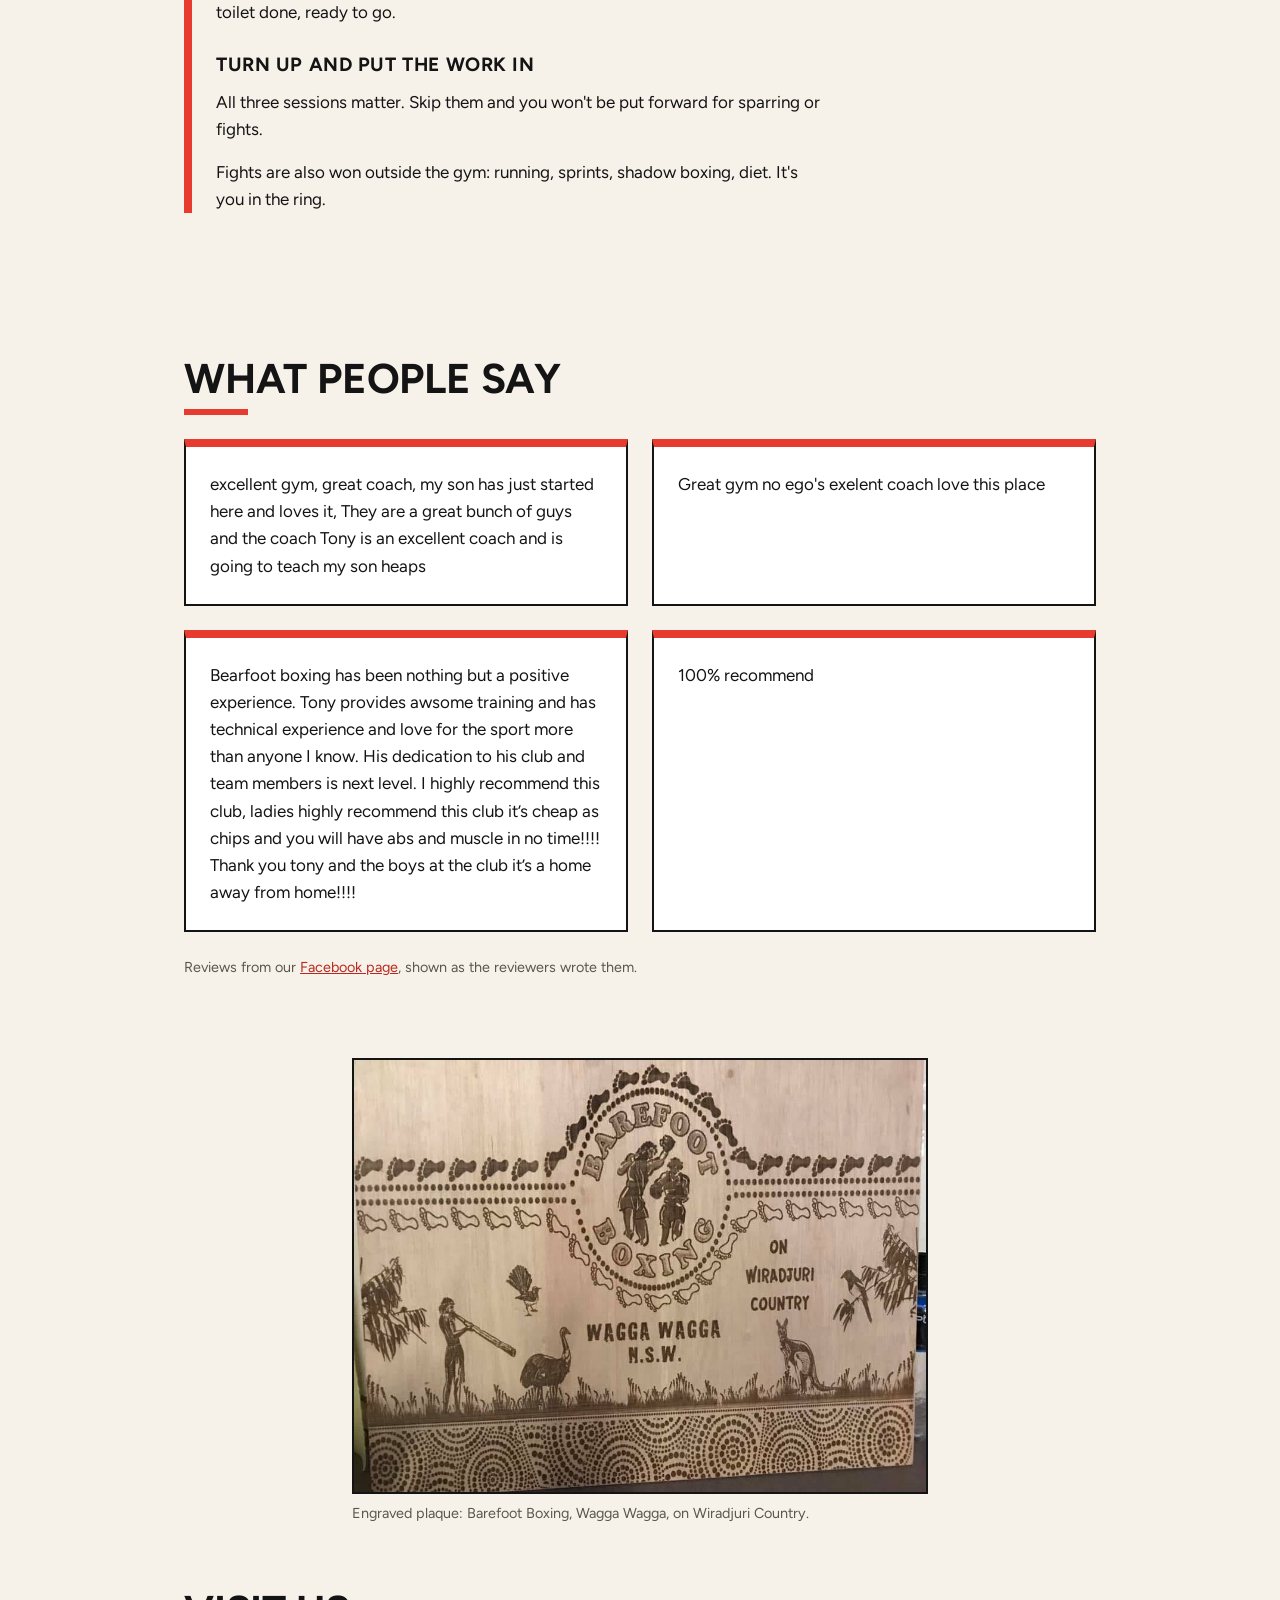
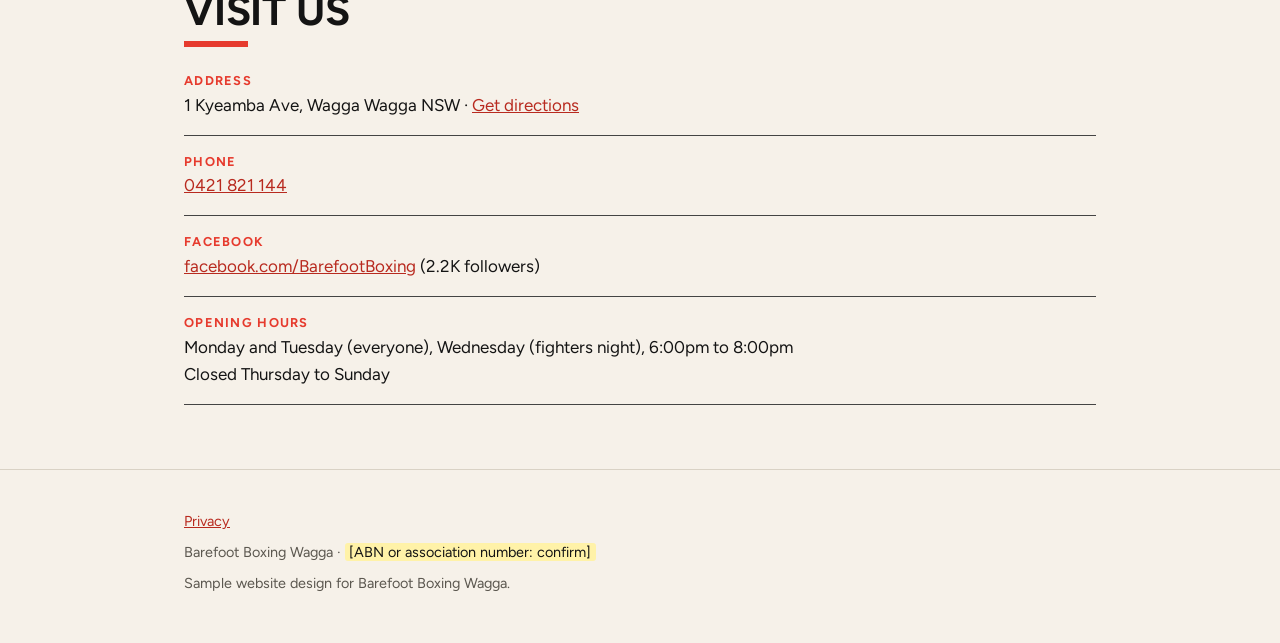
==== commit e1edc8d7: "Show the reviews exactly as written again Co-Authored-By: Claude Sonnet 5.5 <noreply@anthropic.com> " ====
--- a/index.html
+++ b/index.html
@@ -132,11 +132,11 @@
       <h2>What people say</h2>
       <div class="quotes">
         <blockquote><p>excellent gym, great coach, my son has just started here and loves it, They are a great bunch of guys and the coach Tony is an excellent coach and is going to teach my son heaps</p></blockquote>
-        <blockquote><p>Great gym no ego's excellent coach love this place</p></blockquote>
-        <blockquote><p>Barefoot boxing has been nothing but a positive experience. Tony provides awesome training and has technical experience and love for the sport more than anyone I know. His dedication to his club and team members is next level. I highly recommend this club, ladies highly recommend this club it&rsquo;s cheap as chips and you will have abs and muscle in no time!!!! Thank you tony and the boys at the club it&rsquo;s a home away from home!!!!</p></blockquote>
+        <blockquote><p>Great gym no ego's exelent coach love this place</p></blockquote>
+        <blockquote><p>Bearfoot boxing has been nothing but a positive experience. Tony provides awsome training and has technical experience and love for the sport more than anyone I know. His dedication to his club and team members is next level. I highly recommend this club, ladies highly recommend this club it&rsquo;s cheap as chips and you will have abs and muscle in no time!!!! Thank you tony and the boys at the club it&rsquo;s a home away from home!!!!</p></blockquote>
         <blockquote><p>100% recommend</p></blockquote>
       </div>
-      <p class="small">Reviews from our <a href="https://www.facebook.com/BarefootBoxing/" target="_blank" rel="noopener noreferrer">Facebook page</a>, with spelling corrected.</p>
+      <p class="small">Reviews from our <a href="https://www.facebook.com/BarefootBoxing/" target="_blank" rel="noopener noreferrer">Facebook page</a>, shown as the reviewers wrote them.</p>
     </section>
 
     <section class="wrap plaque">
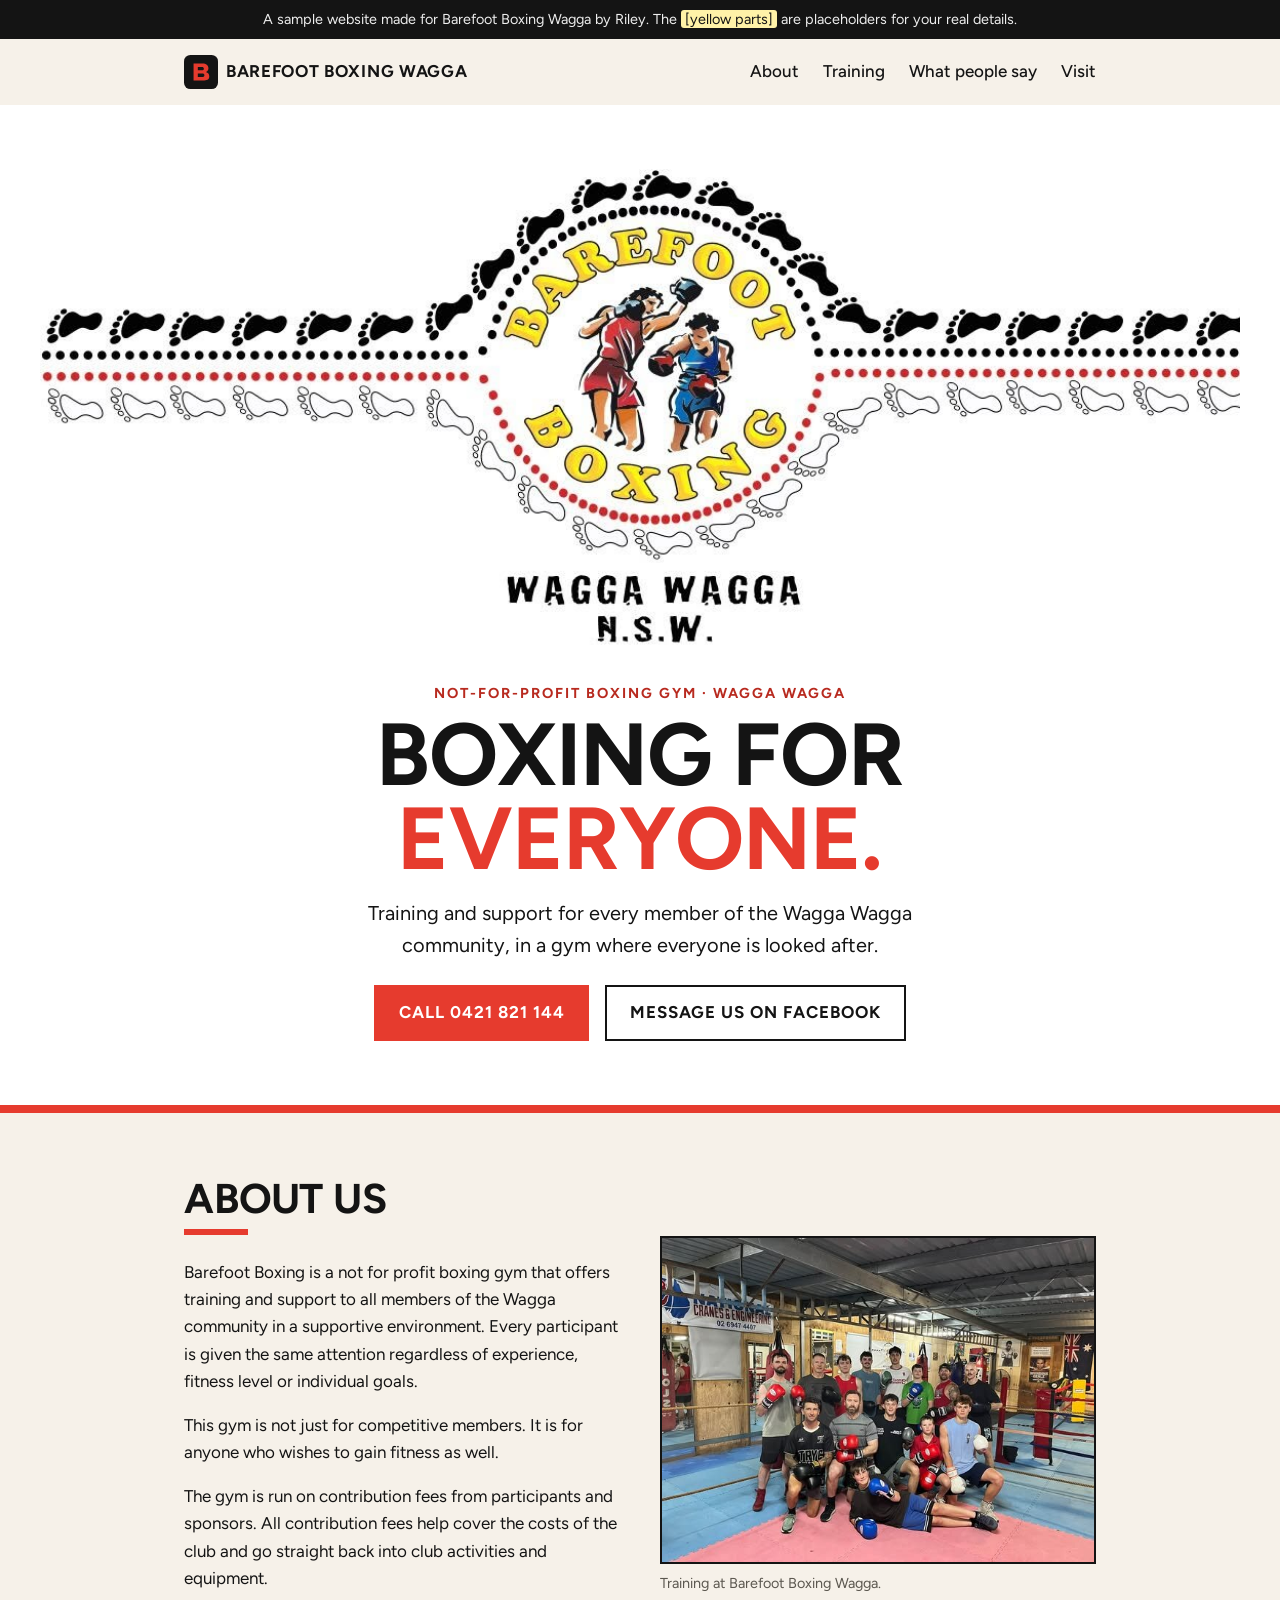
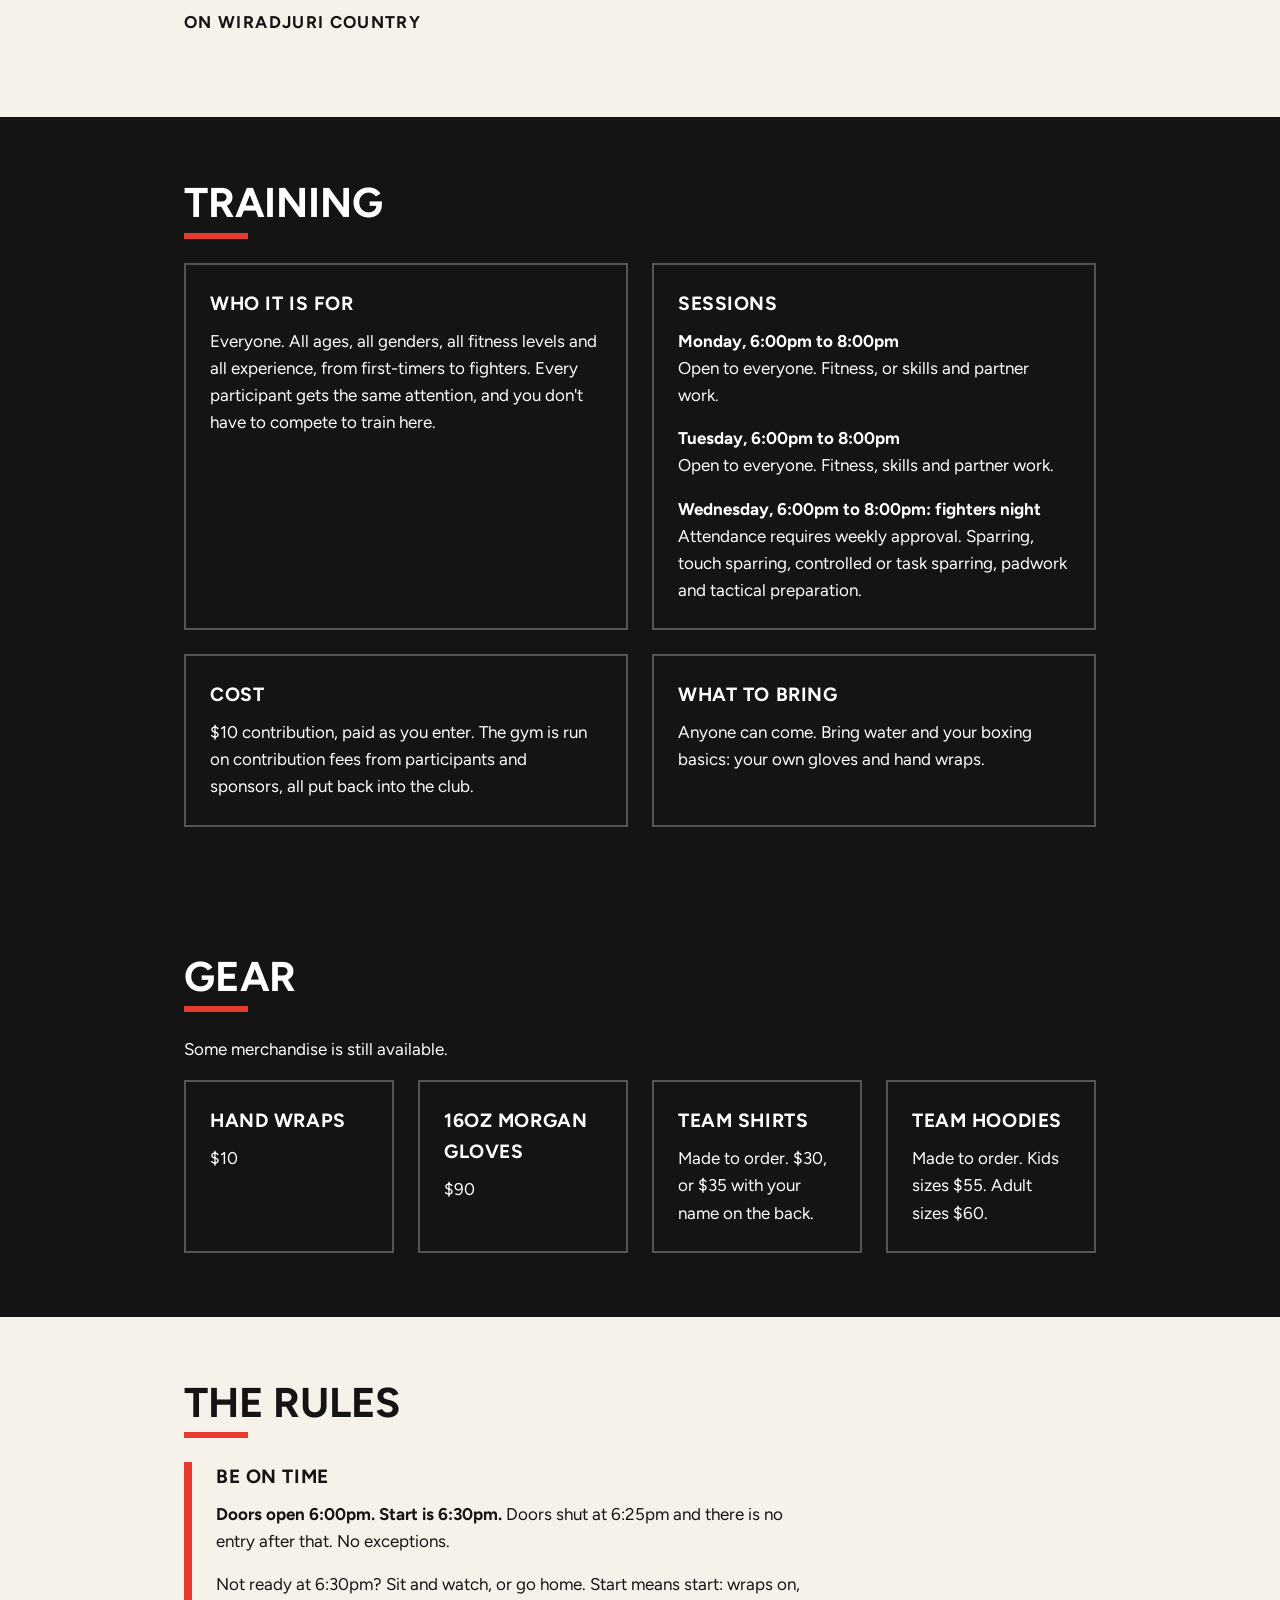
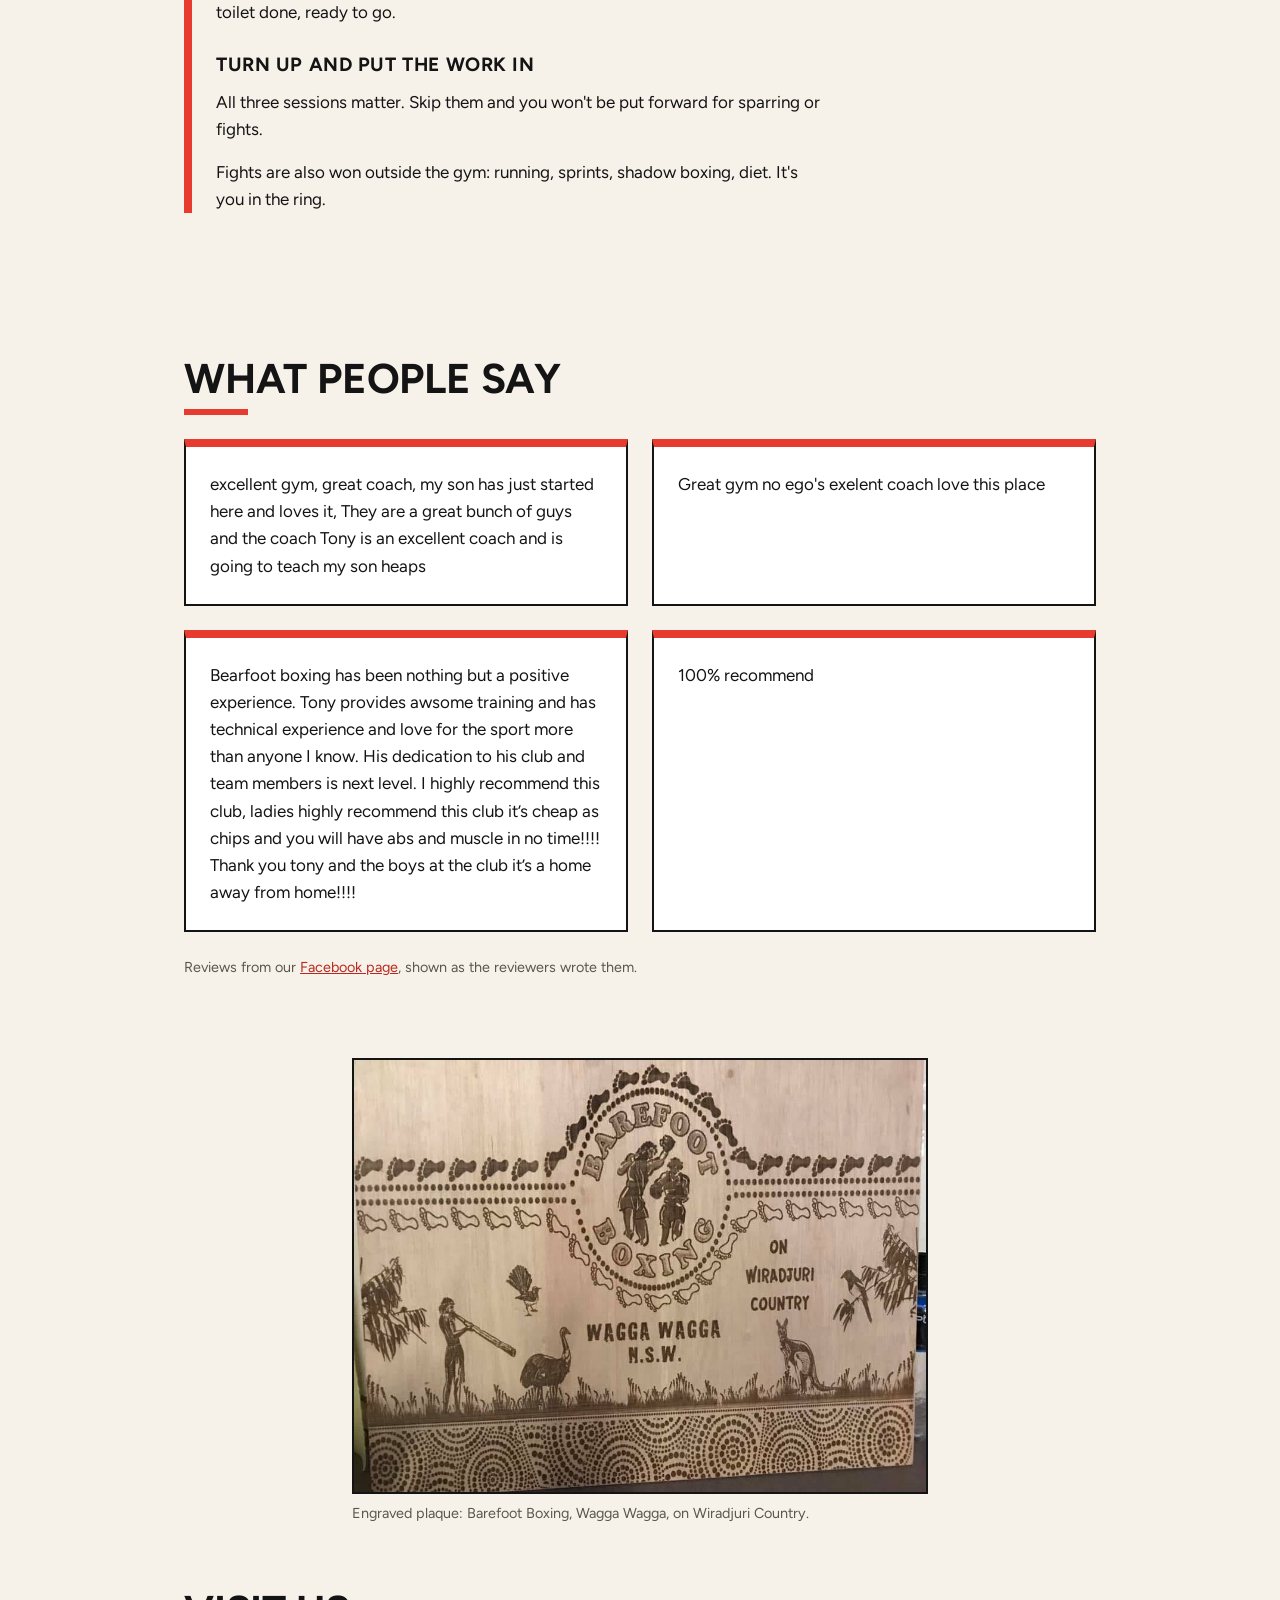
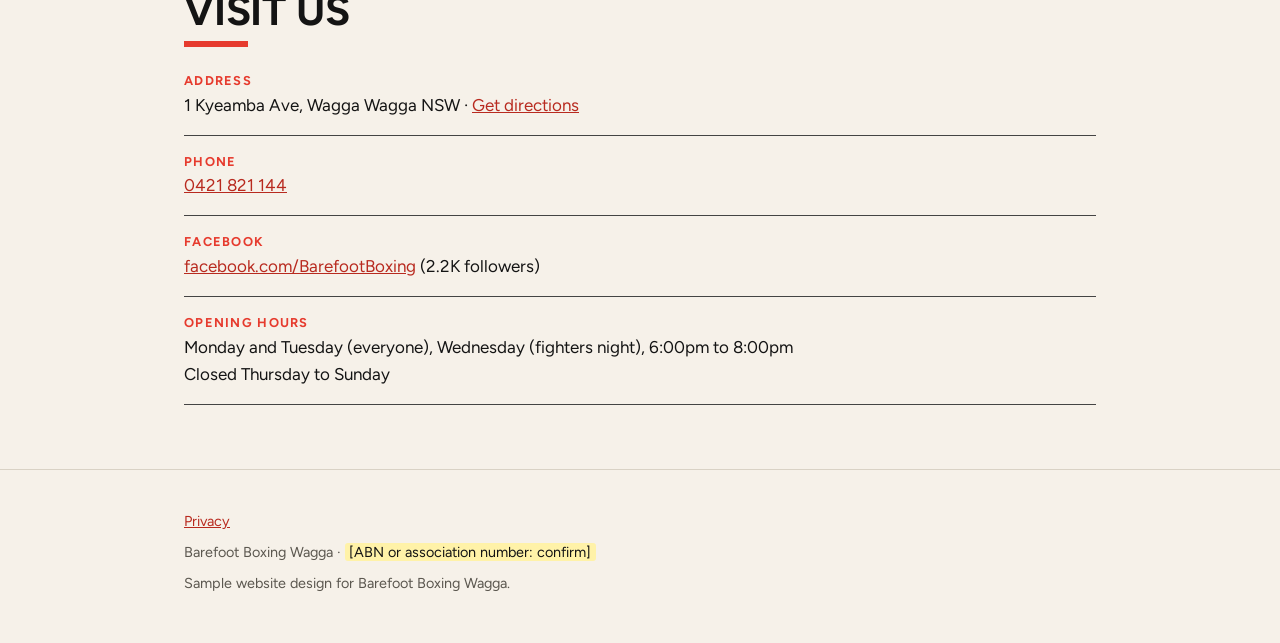
==== commit 68b132d9: "Add What people say to the top menu Co-Authored-By: Claude Sonnet 5.5 <noreply@anthropic.com> Claude" ====
--- a/index.html
+++ b/index.html
@@ -46,6 +46,7 @@
     <nav class="top-links" aria-label="Main">
       <a href="#about">About</a>
       <a href="#train">Training</a>
+      <a href="#reviews">What people say</a>
       <a href="#visit">Visit</a>
     </nav>
   </header>
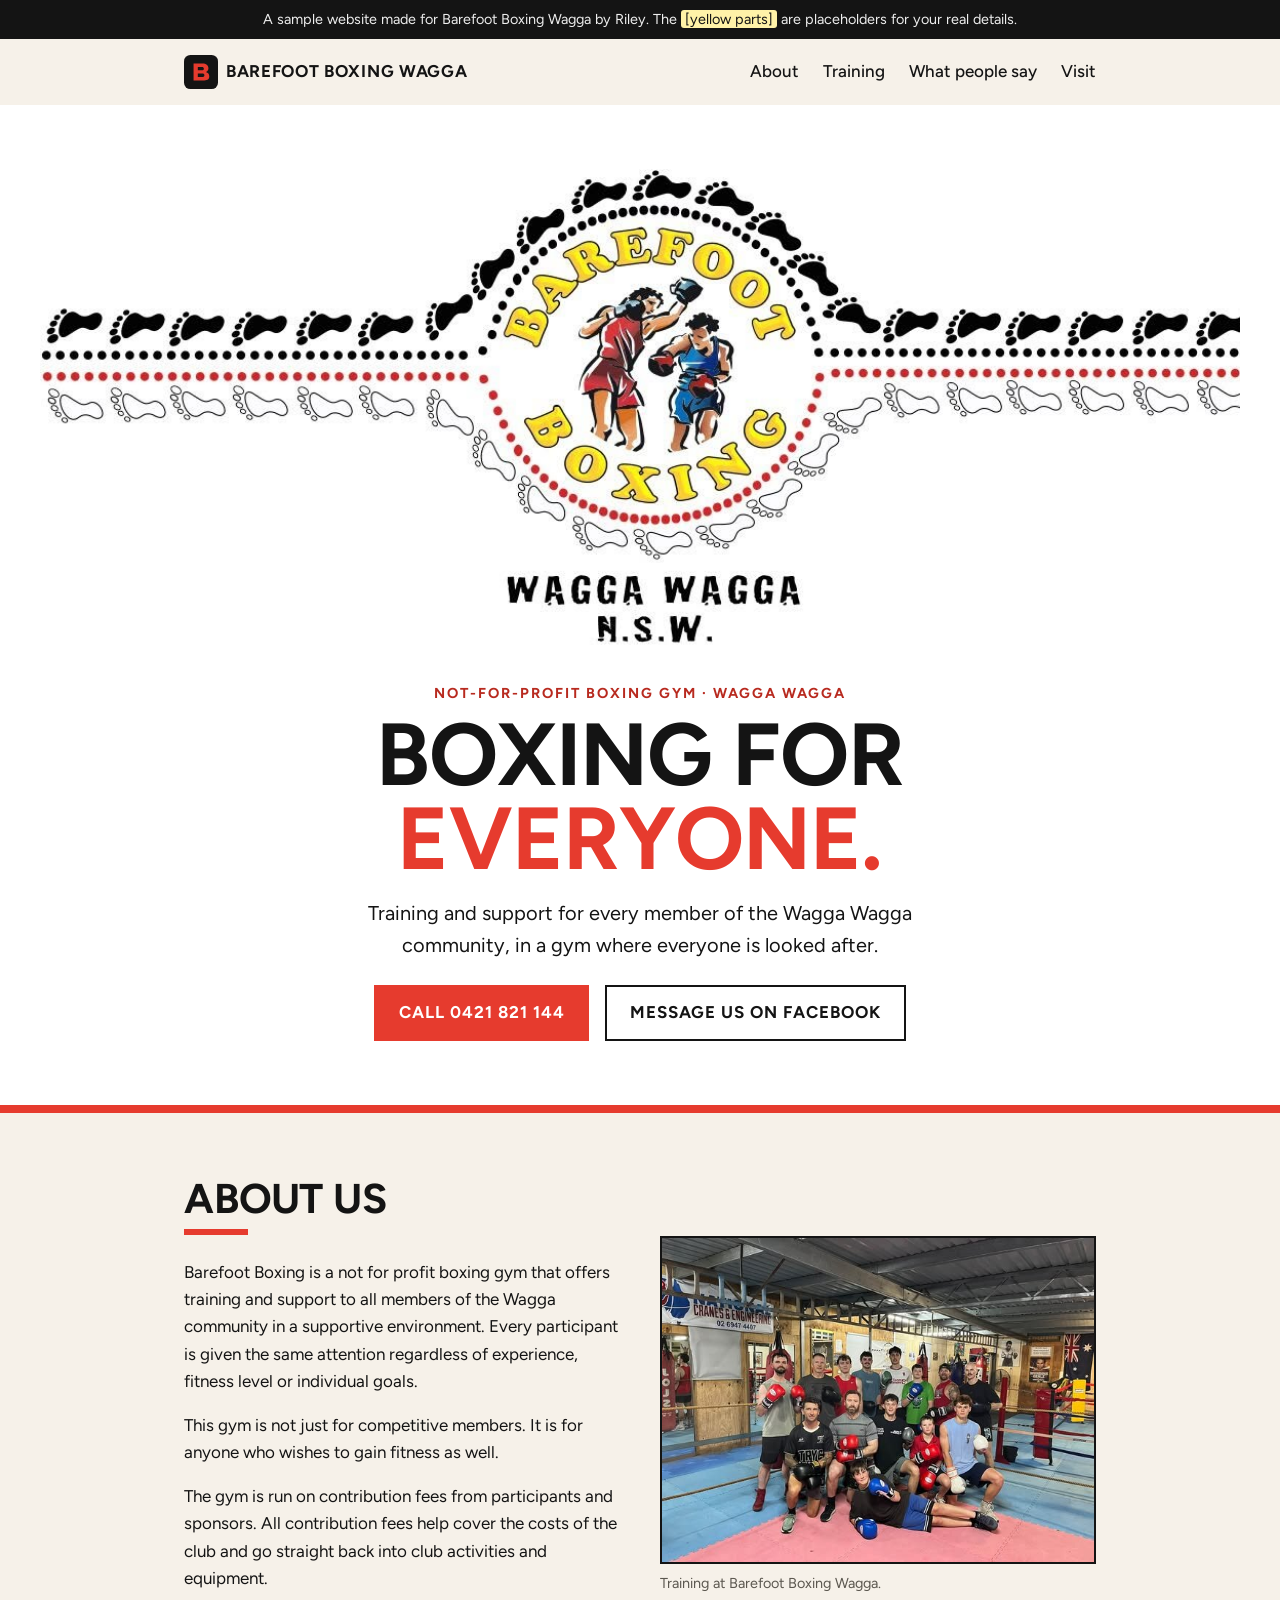
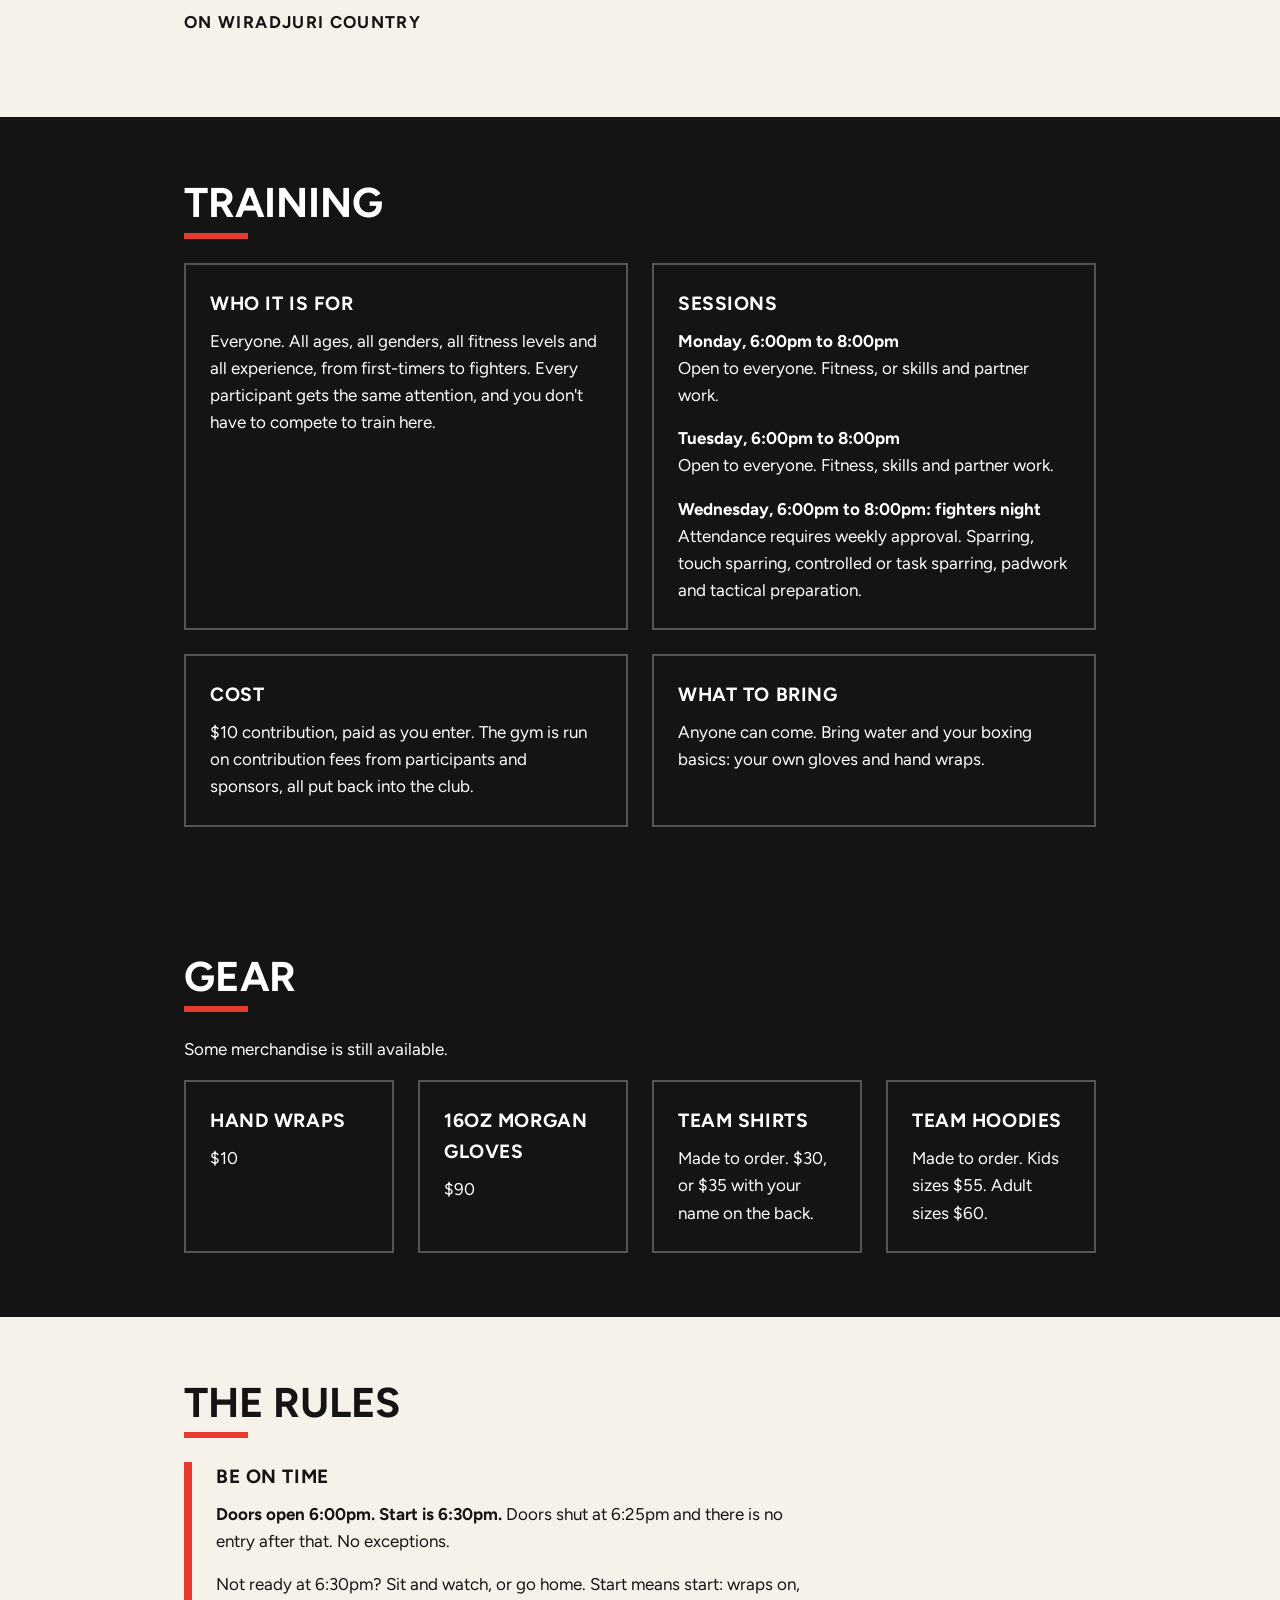
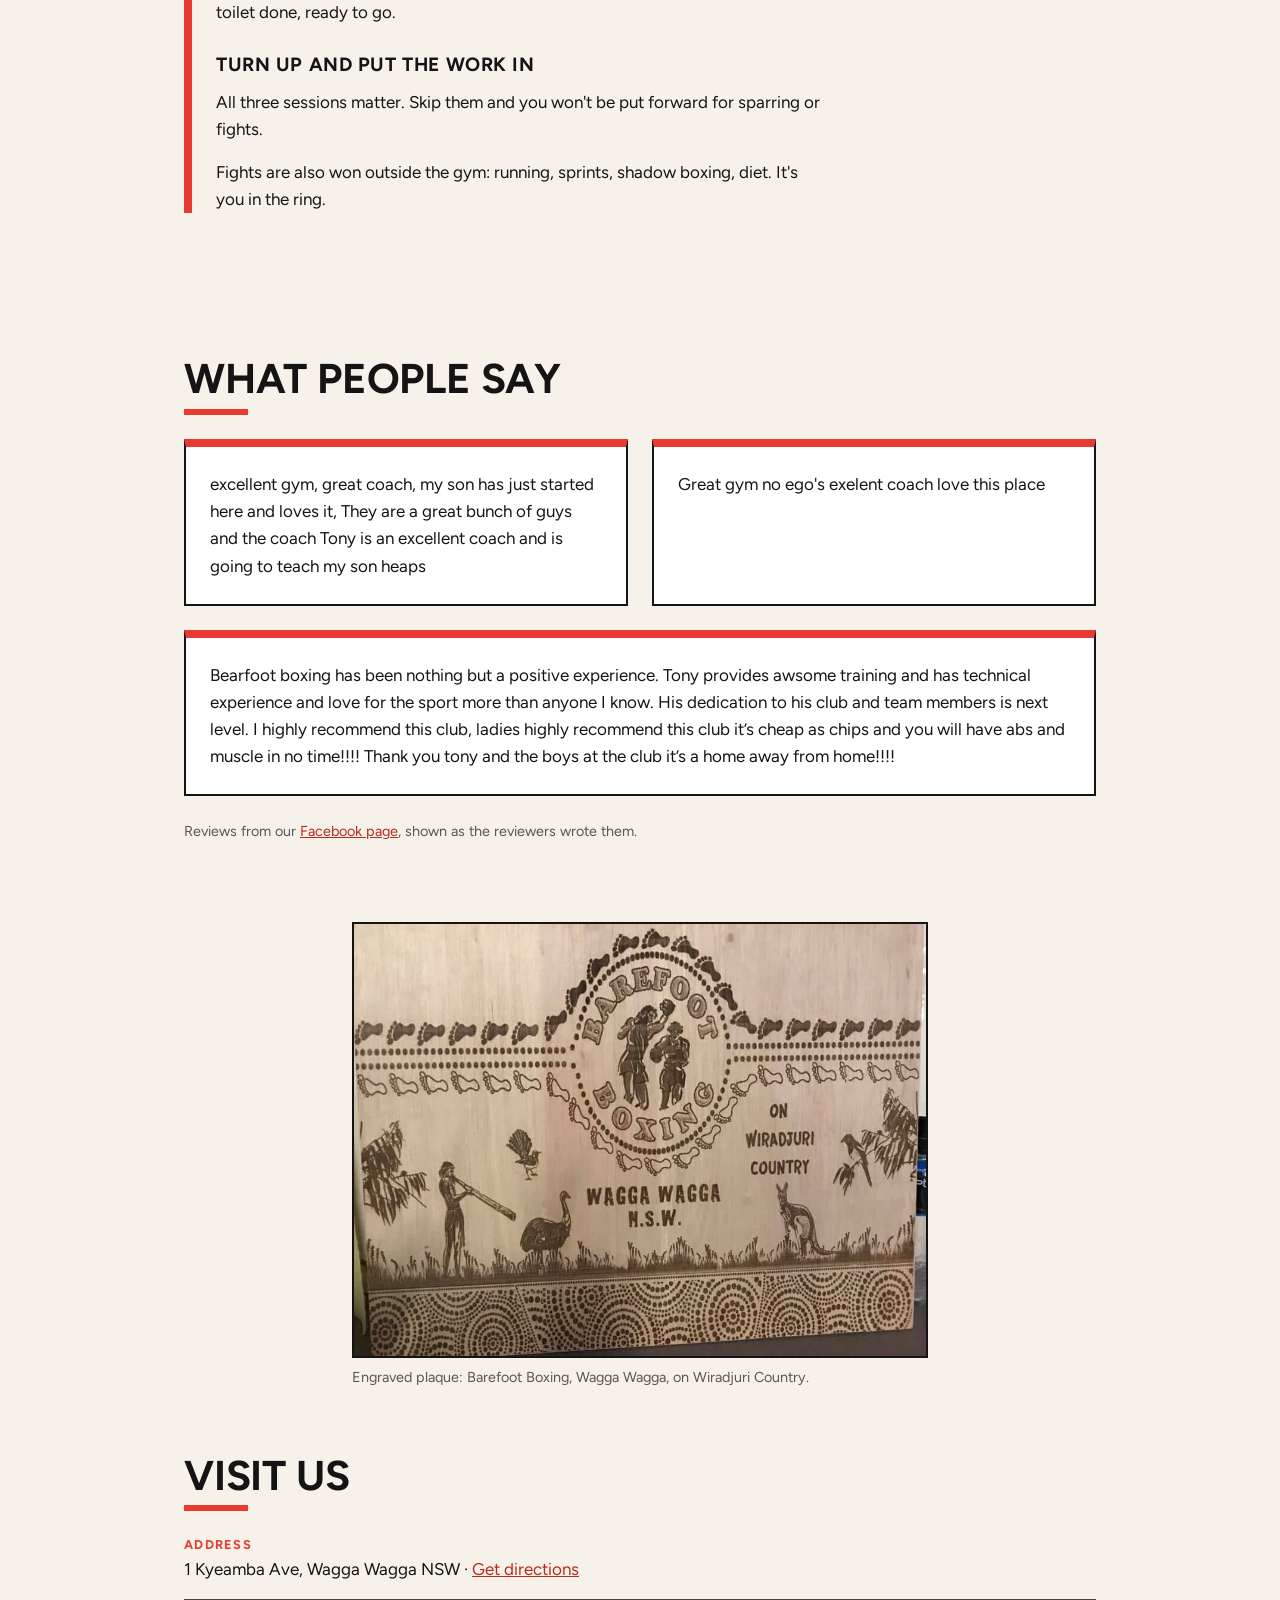
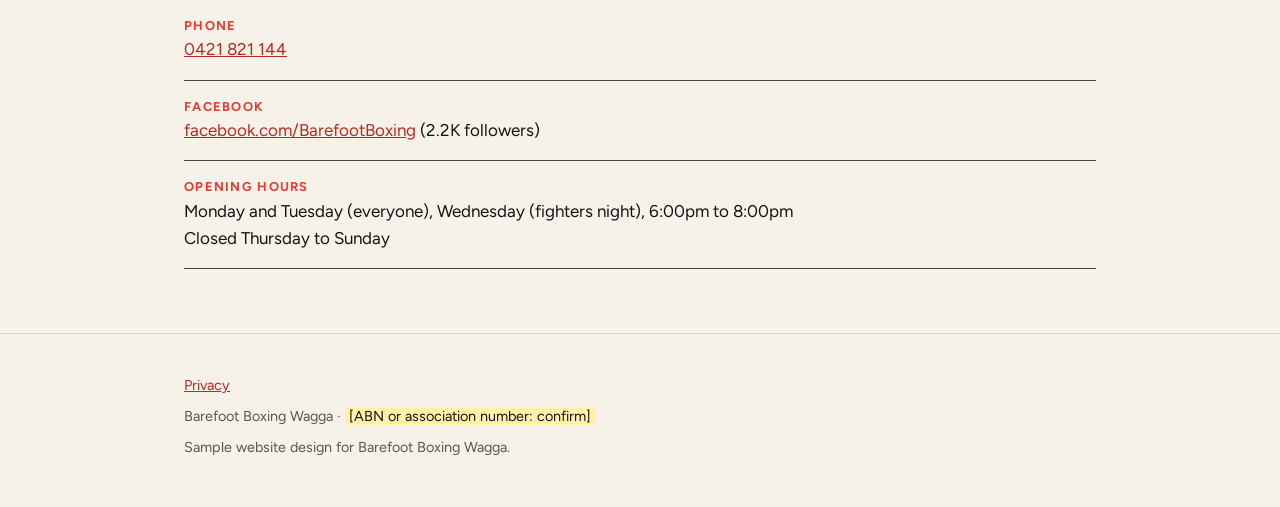
==== commit d29756ea: "Remove the 100% recommend card Co-Authored-By: Claude Sonnet 5.5 <noreply@anthropic.com> Claude-Sess" ====
--- a/index.html
+++ b/index.html
@@ -135,7 +135,6 @@
         <blockquote><p>excellent gym, great coach, my son has just started here and loves it, They are a great bunch of guys and the coach Tony is an excellent coach and is going to teach my son heaps</p></blockquote>
         <blockquote><p>Great gym no ego's exelent coach love this place</p></blockquote>
         <blockquote><p>Bearfoot boxing has been nothing but a positive experience. Tony provides awsome training and has technical experience and love for the sport more than anyone I know. His dedication to his club and team members is next level. I highly recommend this club, ladies highly recommend this club it&rsquo;s cheap as chips and you will have abs and muscle in no time!!!! Thank you tony and the boys at the club it&rsquo;s a home away from home!!!!</p></blockquote>
-        <blockquote><p>100% recommend</p></blockquote>
       </div>
       <p class="small">Reviews from our <a href="https://www.facebook.com/BarefootBoxing/" target="_blank" rel="noopener noreferrer">Facebook page</a>, shown as the reviewers wrote them.</p>
     </section>
--- a/styles.css
+++ b/styles.css
@@ -105,4 +105,4 @@
 blockquote{margin:0;background:var(--card);border:2px solid var(--ink);border-top:8px solid var(--red);padding:var(--s3)}
 blockquote p{margin:0}
 @media (min-width:48rem){.quotes{grid-template-columns:repeat(2,1fr)}}
-@media (min-width:48rem){.quotes blockquote:last-child:nth-child(odd){grid-column:1/-1;text-align:center;font-weight:700;font-size:1.25rem}}
+@media (min-width:48rem){.quotes blockquote:last-child:nth-child(odd){grid-column:1/-1}}
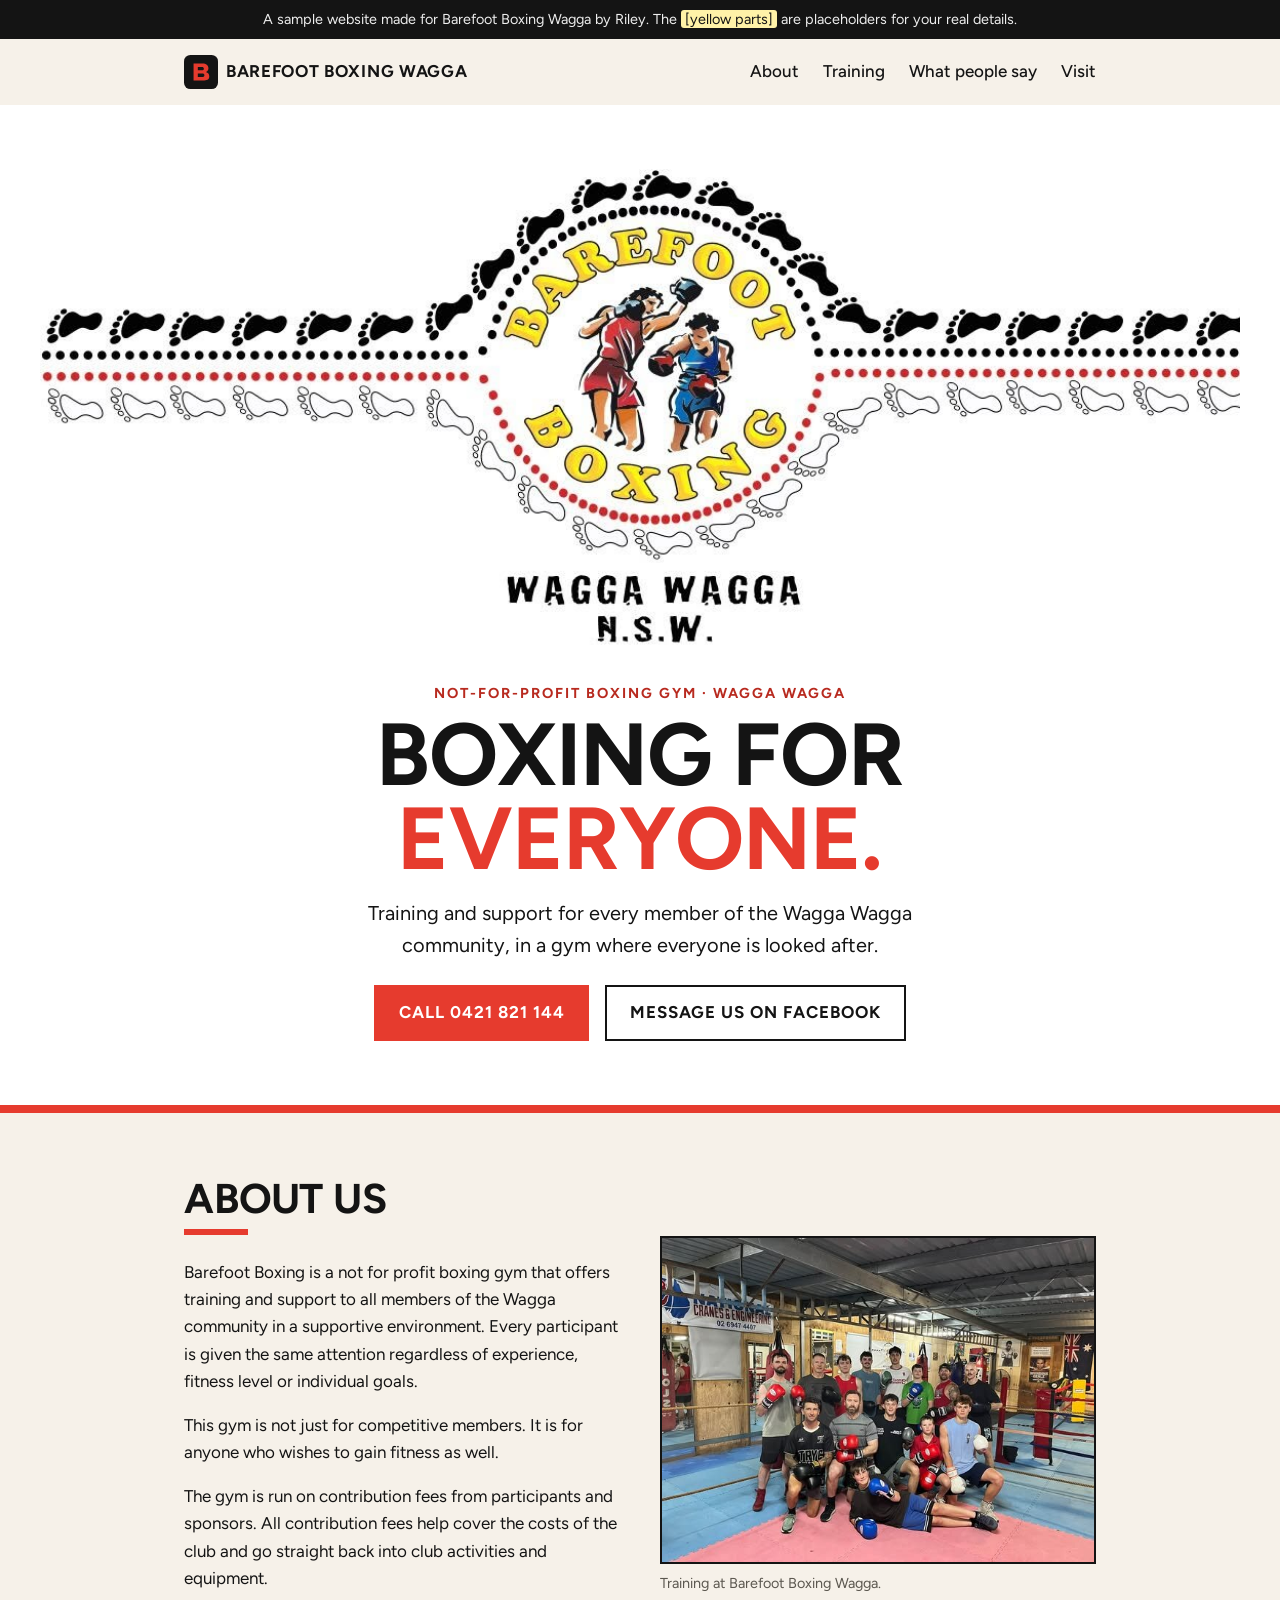
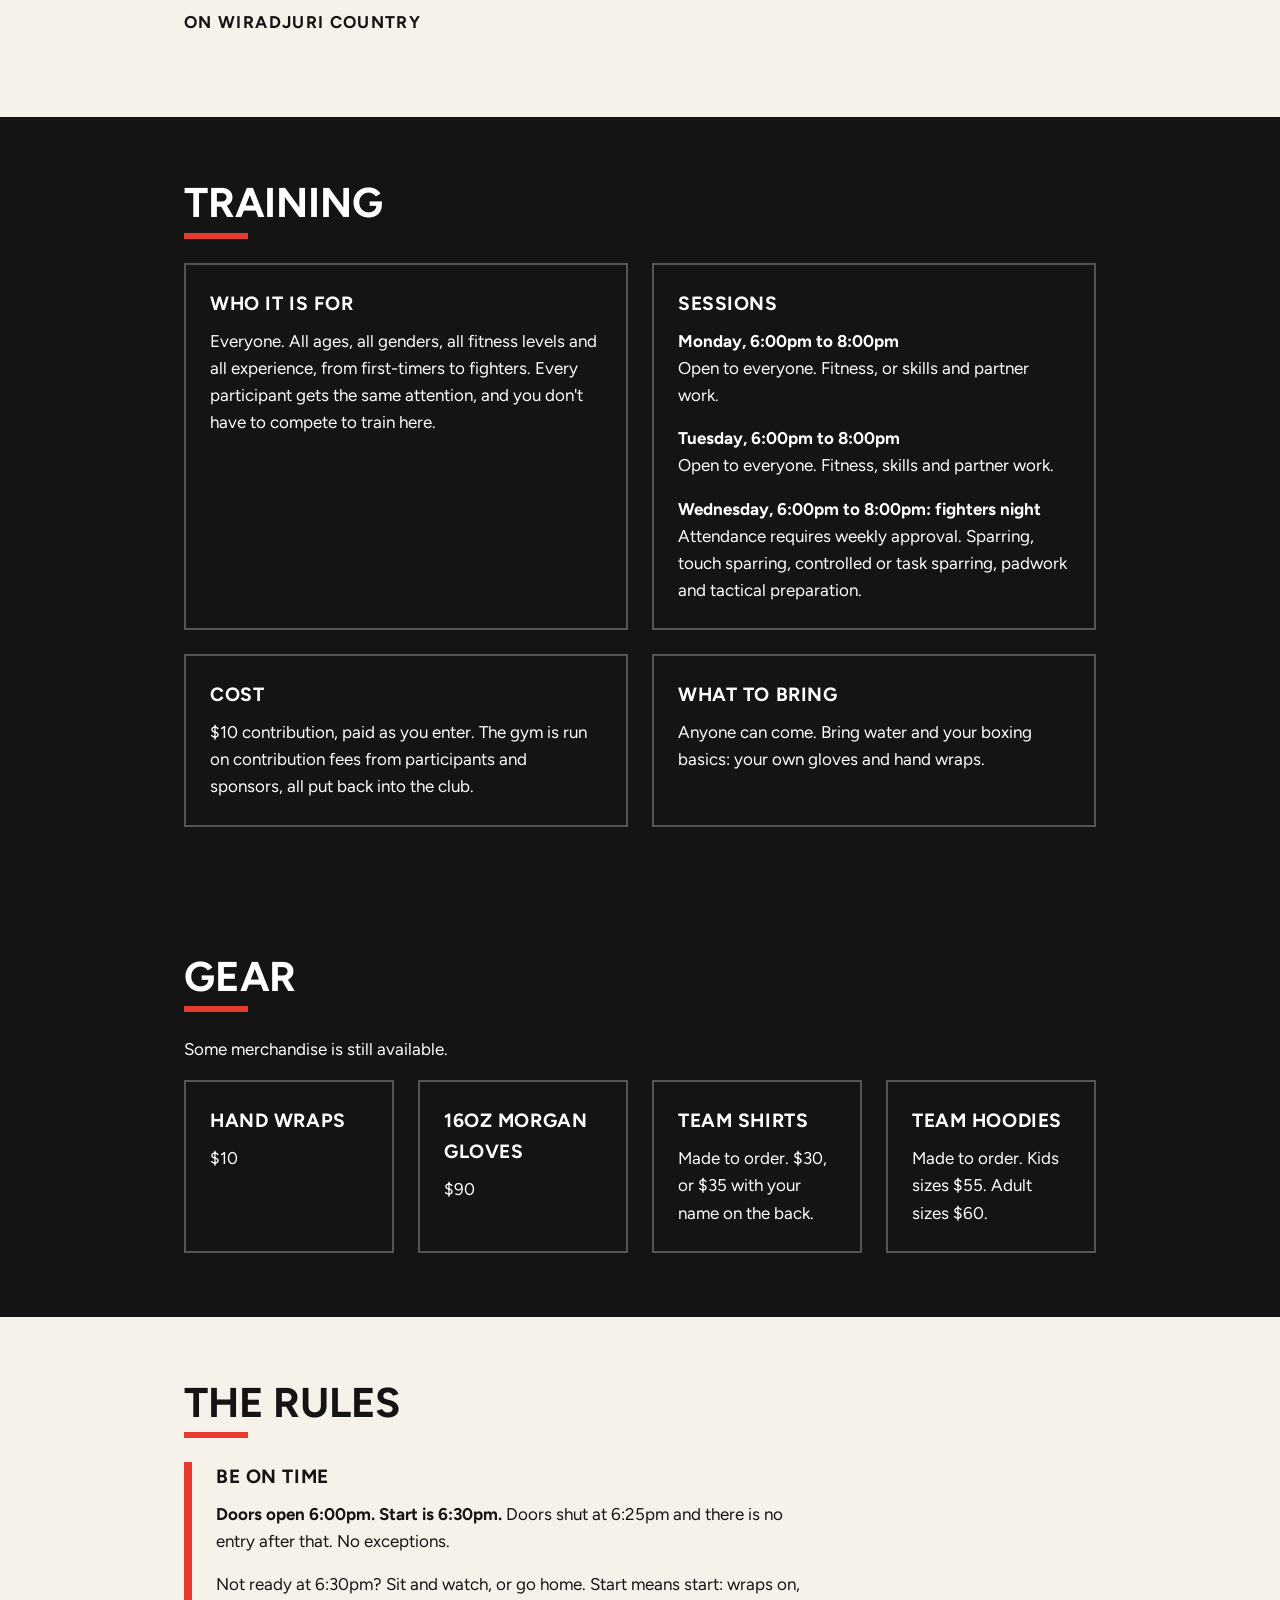
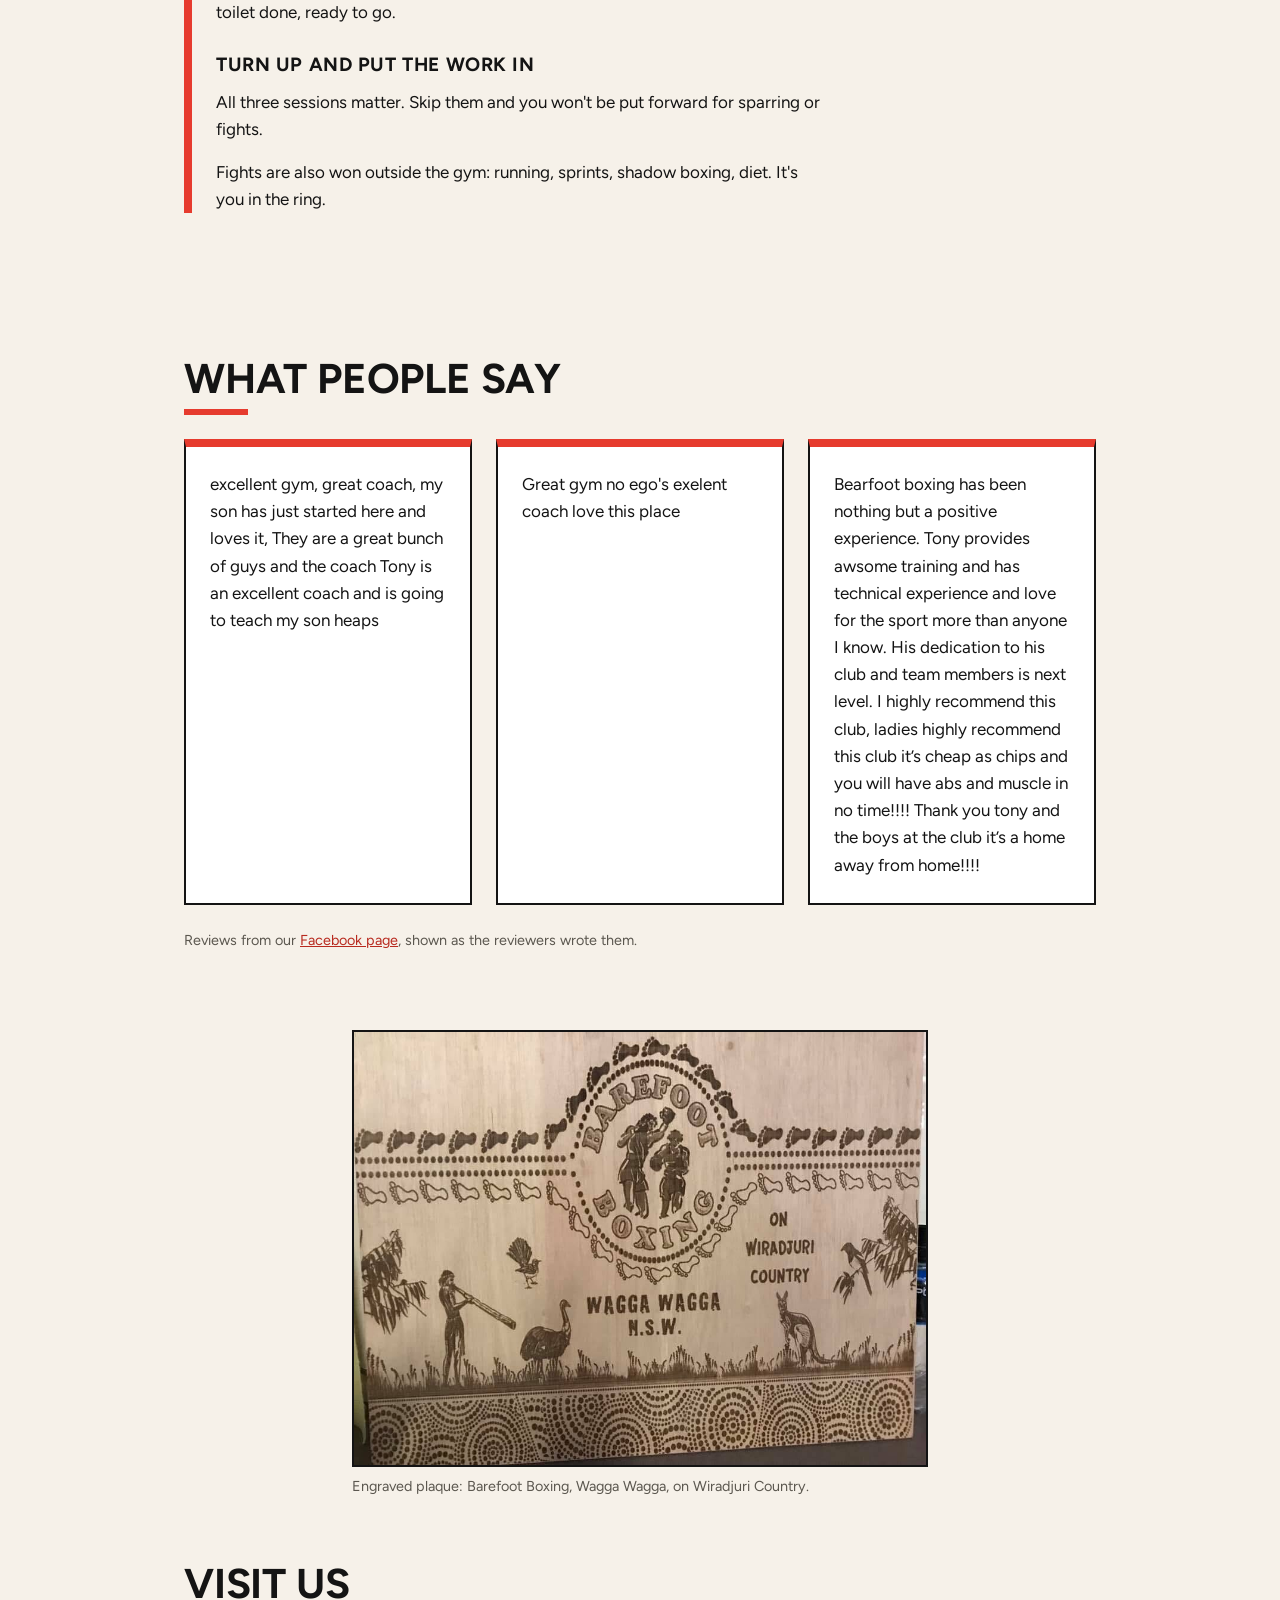
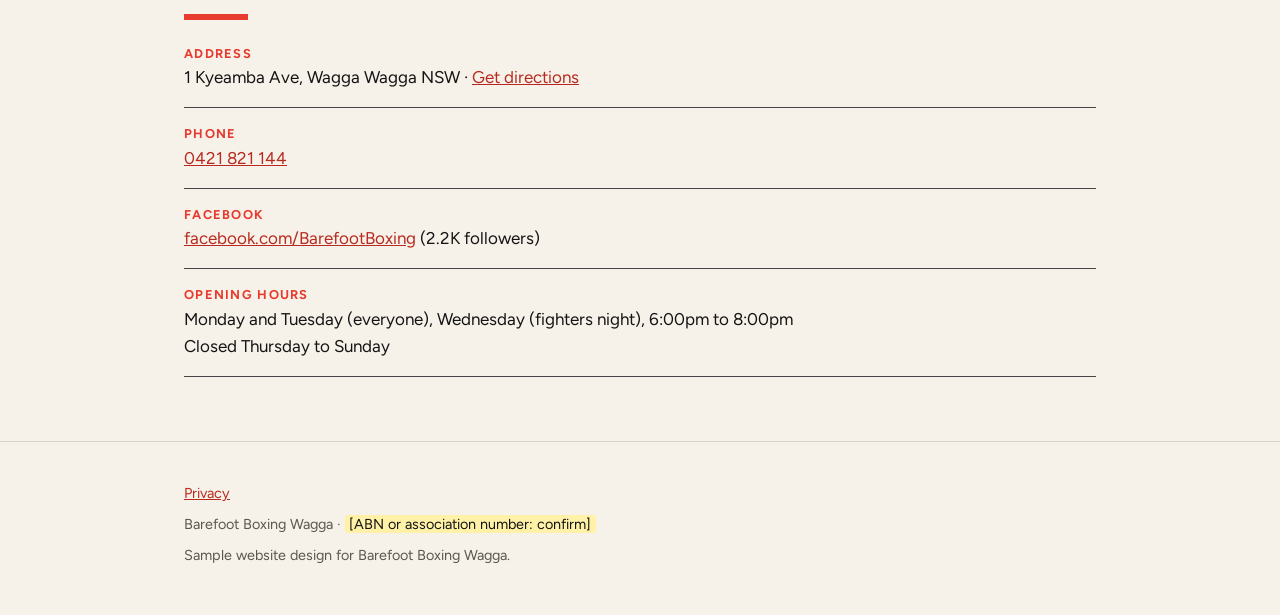
==== commit 2df87b51: "Tidy the logo alt text Co-Authored-By: Claude Sonnet 5.5 <noreply@anthropic.com> Claude-Session: htt" ====
--- a/index.html
+++ b/index.html
@@ -53,7 +53,7 @@
 
   <main id="main">
     <div class="hero">
-      <img class="banner" src="img/logo.jpg" width="1170" height="477" alt="Barefoot Boxing Wagga Wagga logo: two boxers inside a ring of footprints and dots">
+      <img class="banner" src="img/logo.jpg" width="1170" height="477" alt="Barefoot Boxing logo, Wagga Wagga NSW: two boxers, one in red and one in blue, inside a ring of dots and footprints on a belt-shaped banner">
       <div class="wrap hero-text">
         <p class="eyebrow">Not-for-profit boxing gym &middot; Wagga Wagga</p>
         <h1>Boxing for <span>everyone.</span></h1>
--- a/styles.css
+++ b/styles.css
@@ -104,5 +104,4 @@
 .quotes{display:grid;gap:var(--s3);grid-template-columns:repeat(auto-fit,minmax(16rem,1fr));margin-bottom:var(--s3)}
 blockquote{margin:0;background:var(--card);border:2px solid var(--ink);border-top:8px solid var(--red);padding:var(--s3)}
 blockquote p{margin:0}
-@media (min-width:48rem){.quotes{grid-template-columns:repeat(2,1fr)}}
-@media (min-width:48rem){.quotes blockquote:last-child:nth-child(odd){grid-column:1/-1}}
+@media (min-width:48rem){.quotes{grid-template-columns:repeat(3,1fr)}}
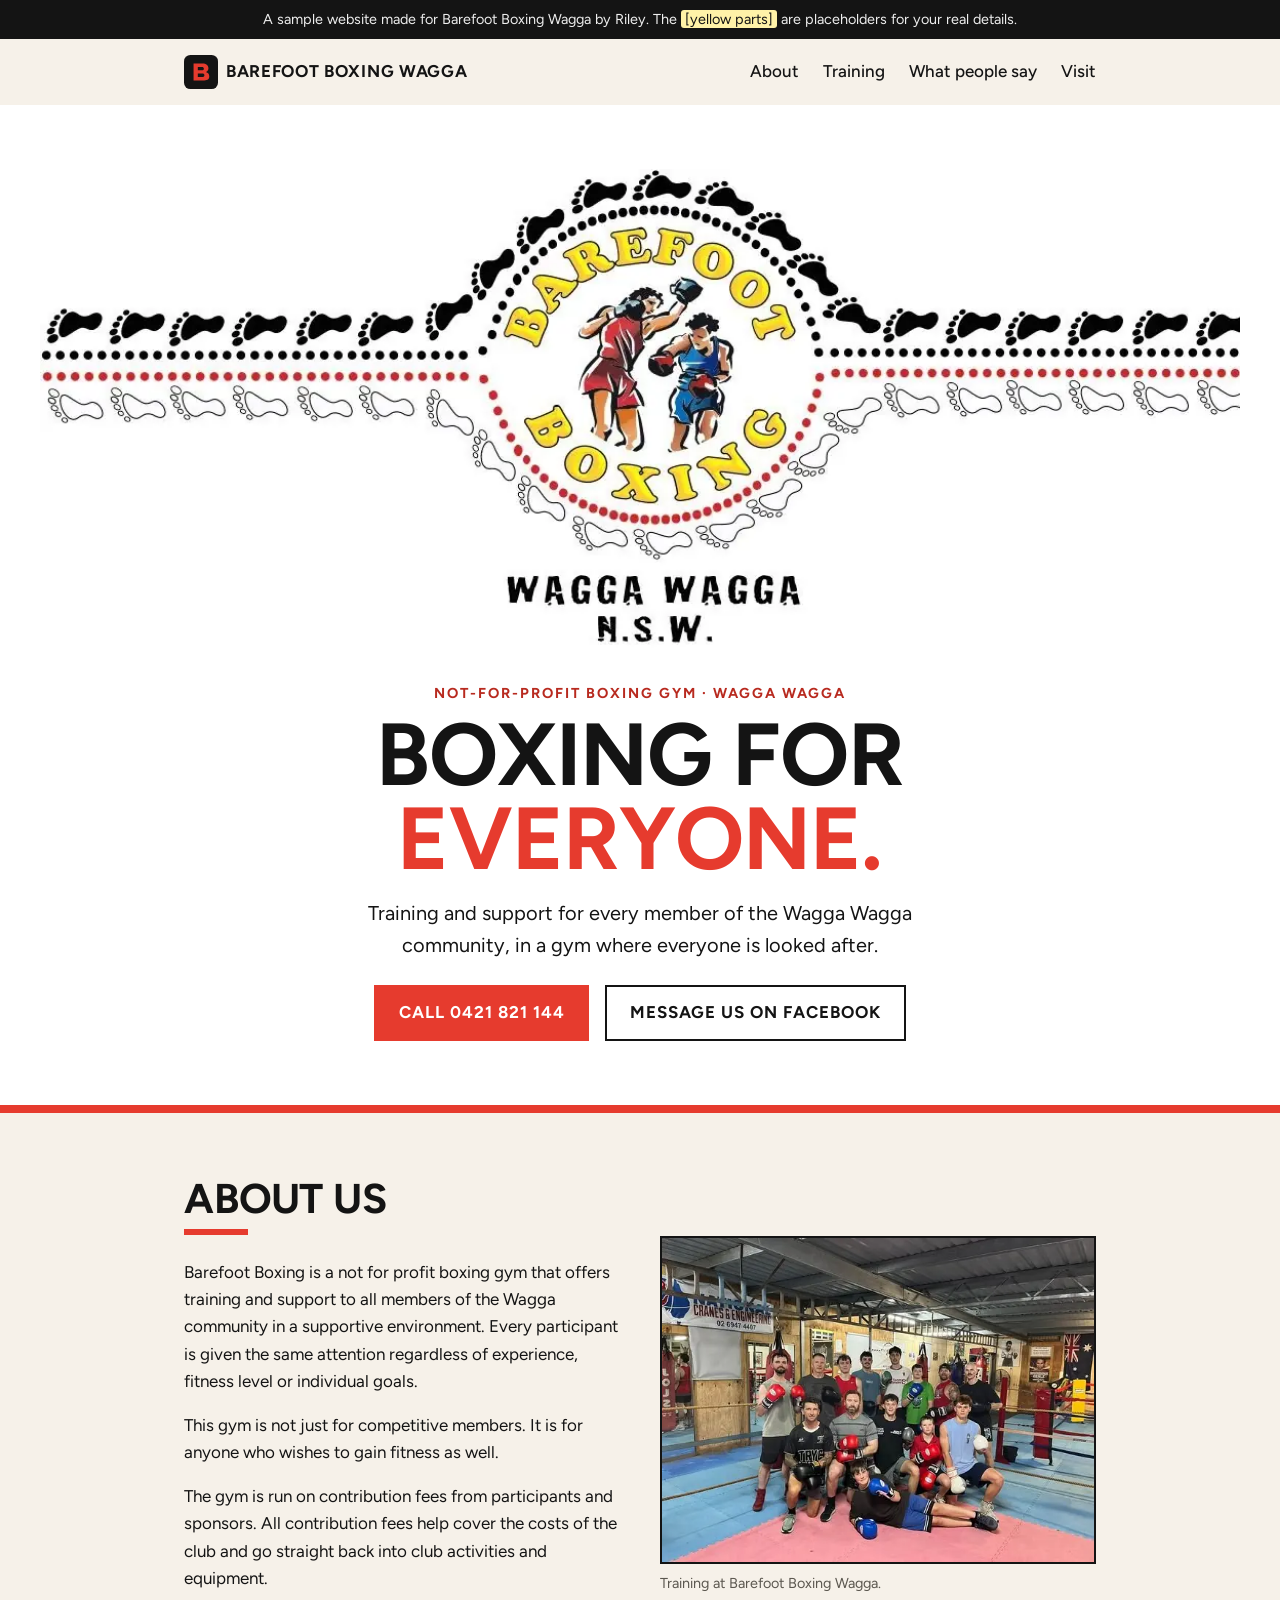
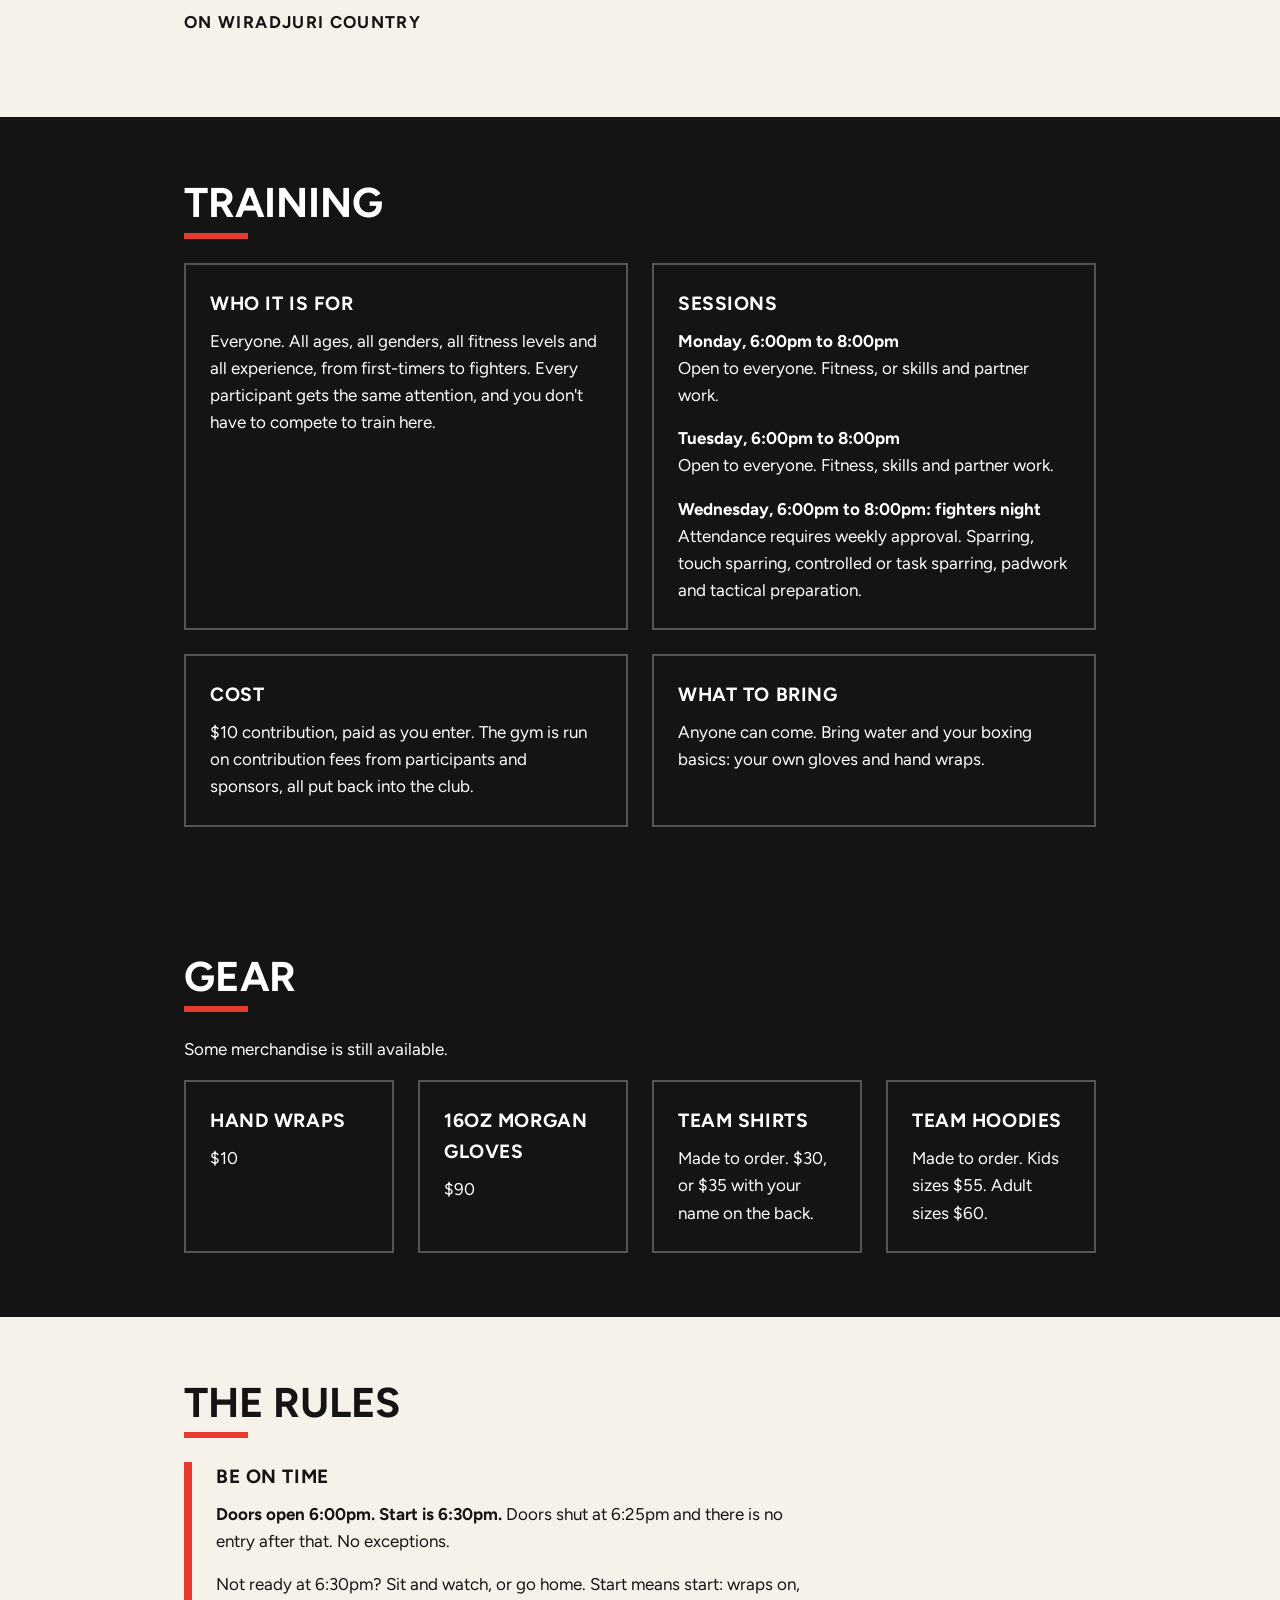
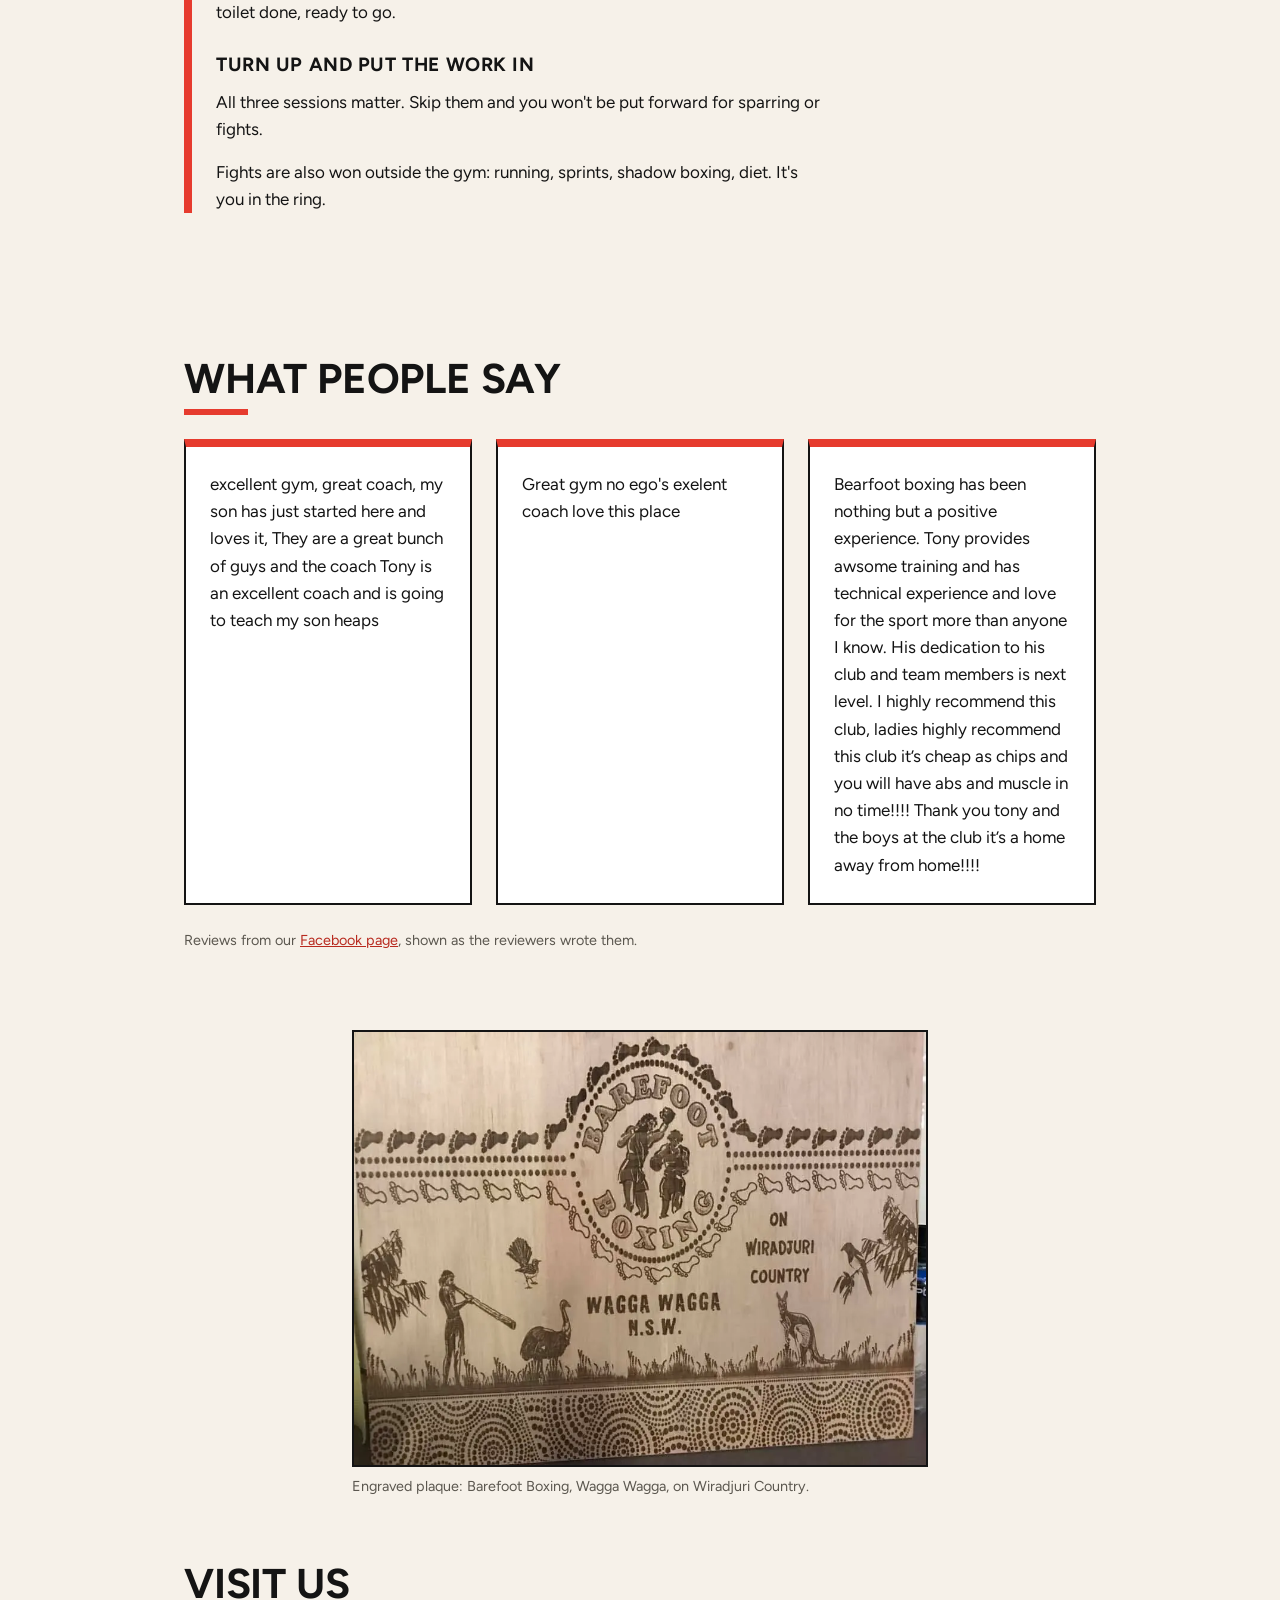
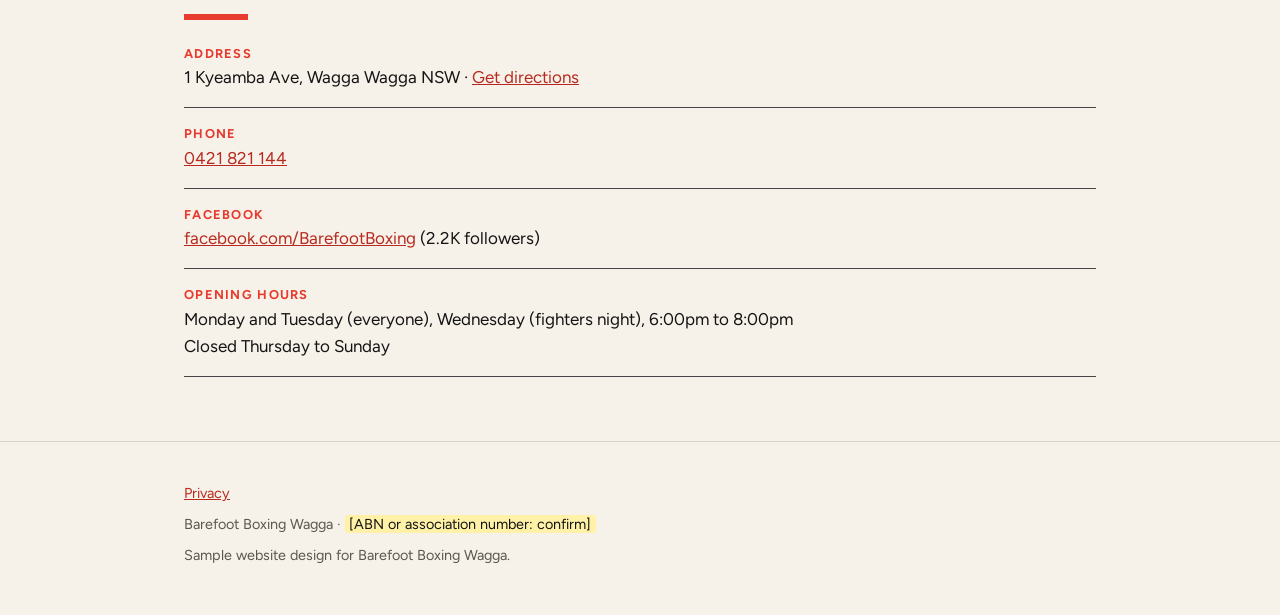
==== commit b0924631: "Speed and SEO: WebP images, cache headers, share tags, schema, robots.txt Co-Authored-By: Claude Son" ====
--- a/index.html
+++ b/index.html
@@ -3,17 +3,27 @@
 <head>
   <meta charset="utf-8">
   <meta name="viewport" content="width=device-width, initial-scale=1">
-  <title>Barefoot Boxing Wagga | Not-for-profit boxing gym in Wagga Wagga</title>
+  <title>Barefoot Boxing Wagga | Boxing Gym in Wagga Wagga NSW</title>
   <meta name="description" content="Barefoot Boxing Wagga is a not-for-profit boxing gym at 1 Kyeamba Ave, Wagga Wagga NSW, offering training and support to everyone in the community.">
   <!-- Concept site. Remove this line when the owner approves it and it goes live. -->
   <meta name="robots" content="noindex, nofollow">
+  <meta name="theme-color" content="#141414">
+  <meta property="og:type" content="website">
+  <meta property="og:locale" content="en_AU">
+  <meta property="og:site_name" content="Barefoot Boxing Wagga">
+  <meta property="og:title" content="Barefoot Boxing Wagga | Boxing Gym in Wagga Wagga NSW">
+  <meta property="og:description" content="Not-for-profit boxing gym at 1 Kyeamba Ave, Wagga Wagga. Open to everyone: all ages, genders and experience. Mon and Tue 6pm to 8pm, fighters night Wednesday.">
+  <meta name="twitter:card" content="summary_large_image">
   <link rel="icon" href="favicon.svg" type="image/svg+xml">
+  <link rel="preload" href="fonts/figtree-latin-400-normal.woff2" as="font" type="font/woff2" crossorigin>
   <link rel="preload" href="fonts/figtree-latin-700-normal.woff2" as="font" type="font/woff2" crossorigin>
   <link rel="stylesheet" href="styles.css">
   <script type="application/ld+json">
   {
     "@context": "https://schema.org",
-    "@type": "SportsActivityLocation",
+    "@type": ["SportsActivityLocation", "ExerciseGym"],
+    "description": "Not-for-profit boxing gym offering training and support to everyone in the Wagga Wagga community.",
+    "areaServed": "Wagga Wagga, NSW",
     "name": "Barefoot Boxing Wagga",
     "telephone": "+61421821144",
     "openingHoursSpecification": {
@@ -53,10 +63,10 @@
 
   <main id="main">
     <div class="hero">
-      <img class="banner" src="img/logo.jpg" width="1170" height="477" alt="Barefoot Boxing logo, Wagga Wagga NSW: two boxers, one in red and one in blue, inside a ring of dots and footprints on a belt-shaped banner">
+      <img class="banner" fetchpriority="high" src="img/logo.webp" width="1170" height="477" alt="Barefoot Boxing logo, Wagga Wagga NSW: two boxers, one in red and one in blue, inside a ring of dots and footprints on a belt-shaped banner">
       <div class="wrap hero-text">
         <p class="eyebrow">Not-for-profit boxing gym &middot; Wagga Wagga</p>
-        <h1>Boxing for <span>everyone.</span></h1>
+        <h1><span class="sr">Barefoot Boxing Wagga: </span>Boxing for <span>everyone.</span></h1>
         <p class="lede">Training and support for every member of the Wagga Wagga community, in a gym where everyone is looked after.</p>
         <div class="btns">
           <a class="btn" href="tel:+61421821144">Call 0421 821 144</a>
@@ -74,7 +84,7 @@
           <p>The gym is run on contribution fees from participants and sponsors. All contribution fees help cover the costs of the club and go straight back into club activities and equipment.</p>
           <p class="country">On Wiradjuri Country</p>
         </div>
-        <figure class="pic"><img src="img/gym.jpg" width="590" height="443" alt="A group of about fifteen boxers of different ages in gloves, posing in the gym with the ring behind them" loading="lazy"><figcaption>Training at Barefoot Boxing Wagga.</figcaption></figure>
+        <figure class="pic"><img src="img/gym.webp" width="590" height="443" alt="A group of about fifteen boxers of different ages in gloves, posing in the gym with the ring behind them" loading="lazy"><figcaption>Training at Barefoot Boxing Wagga.</figcaption></figure>
       </div>
     </section>
 
@@ -140,7 +150,7 @@
     </section>
 
     <section class="wrap plaque">
-      <figure class="pic"><img src="img/plaque.jpg" width="960" height="726" alt="Engraved timber plaque with the Barefoot Boxing logo, the words Wagga Wagga NSW on Wiradjuri Country, and a didgeridoo player, emu, kangaroo, fairy-wren and magpie among grass and dot patterns" loading="lazy"><figcaption>Engraved plaque: Barefoot Boxing, Wagga Wagga, on Wiradjuri Country.</figcaption></figure>
+      <figure class="pic"><img src="img/plaque.webp" width="960" height="726" alt="Engraved timber plaque with the Barefoot Boxing logo, the words Wagga Wagga NSW on Wiradjuri Country, and a didgeridoo player, emu, kangaroo, fairy-wren and magpie among grass and dot patterns" loading="lazy"><figcaption>Engraved plaque: Barefoot Boxing, Wagga Wagga, on Wiradjuri Country.</figcaption></figure>
     </section>
 
     <section id="visit" class="wrap">
--- a/styles.css
+++ b/styles.css
@@ -105,3 +105,4 @@
 blockquote{margin:0;background:var(--card);border:2px solid var(--ink);border-top:8px solid var(--red);padding:var(--s3)}
 blockquote p{margin:0}
 @media (min-width:48rem){.quotes{grid-template-columns:repeat(3,1fr)}}
+.sr{position:absolute;width:1px;height:1px;overflow:hidden;clip:rect(0 0 0 0);white-space:nowrap}
